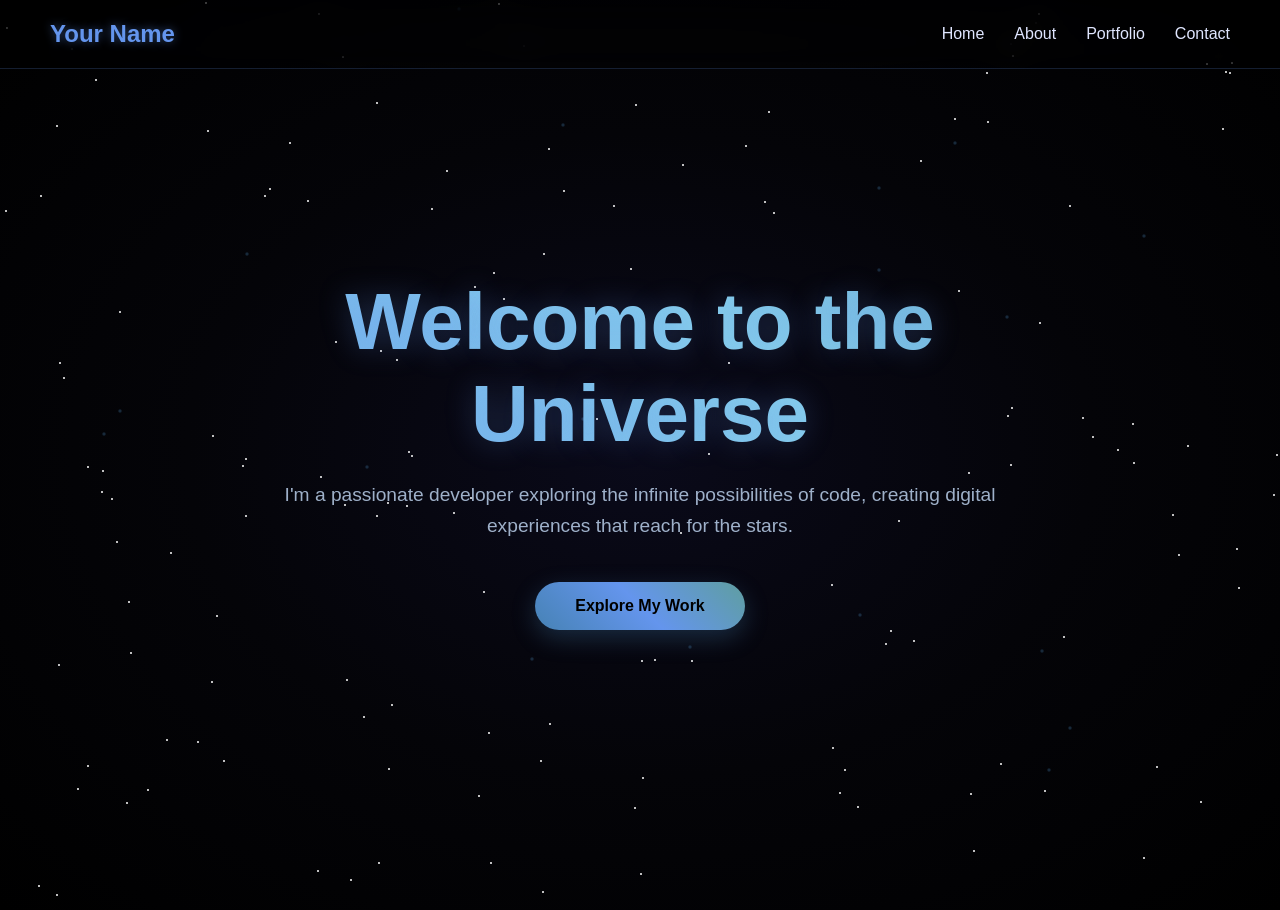
==== index.html @ c01082cc "initial commit" ====
<!DOCTYPE html>
<html lang="en">
<head>
    <meta charset="UTF-8">
    <meta name="viewport" content="width=device-width, initial-scale=1.0">
    <title>Your Name - Portfolio</title>
    <link rel="stylesheet" href="styles.css">
</head>
<body>
    <!-- Animated stars background -->
    <div class="stars" id="stars"></div>

    <!-- Navigation -->
    <nav>
        <div class="nav-container">
            <a href="#" class="logo" onclick="showPage('home')">Your Name</a>
            <ul class="nav-links" id="navLinks">
                <li><a href="#" onclick="showPage('home')">Home</a></li>
                <li><a href="#" onclick="showPage('about')">About</a></li>
                <li><a href="#" onclick="showPage('portfolio')">Portfolio</a></li>
                <li><a href="#" onclick="showPage('contact')">Contact</a></li>
            </ul>
            <div class="mobile-menu" onclick="toggleMobileMenu()">
                <span></span>
                <span></span>
                <span></span>
            </div>
        </div>
    </nav>

    <!-- Main content -->
    <main>
        <!-- Home page -->
        <div id="home" class="page active">
            <section class="hero">
                <div class="hero-content">
                    <h1>Welcome to the Universe</h1>
                    <p>I'm a passionate developer exploring the infinite possibilities of code, creating digital experiences that reach for the stars.</p>
                    <a href="#" class="cta-button" onclick="showPage('portfolio')">Explore My Work</a>
                </div>
            </section>
        </div>

        <!-- About page -->
        <div id="about" class="page">
            <div class="page-header">
                <h2>About Me</h2>
            </div>
            <div class="page-content">
                <p>Welcome to my corner of the digital universe! I'm a developer who believes that great code, like the cosmos, is both beautiful and functional.</p>
                <br>
                <p>My journey began with curiosity about how things work, and has evolved into a passion for creating elegant solutions to complex problems. I specialize in web development, with experience in modern frameworks and a love for clean, efficient code.</p>
                <br>
                <p>When I'm not coding, you can find me stargazing, reading about space exploration, or working on personal projects that push the boundaries of what's possible.</p>
            </div>
        </div>

        <!-- Portfolio page -->
        <div id="portfolio" class="page">
            <div class="page-header">
                <h2>Portfolio</h2>
            </div>
            <div class="page-content">
                <p>Here are some projects I've worked on, each one a small universe of its own:</p>
                <div class="portfolio-grid">
                    <div class="portfolio-item" onclick="showPage('project-nebula')">
                        <h3>Project Nebula</h3>
                        <p>A stunning web application that visualizes data like star formations. Built with modern JavaScript and Three.js for immersive 3D experiences.</p>
                        <div class="project-tech">
                            <span class="tech-tag">JavaScript</span>
                            <span class="tech-tag">Three.js</span>
                            <span class="tech-tag">WebGL</span>
                        </div>
                        <div class="view-project">View Project →</div>
                    </div>
                    <div class="portfolio-item" onclick="showPage('project-galaxy')">
                        <h3>Galaxy Dashboard</h3>
                        <p>An intuitive admin dashboard with a space-themed interface. Features real-time data updates and smooth animations.</p>
                        <div class="project-tech">
                            <span class="tech-tag">React</span>
                            <span class="tech-tag">Node.js</span>
                            <span class="tech-tag">Socket.io</span>
                        </div>
                        <div class="view-project">View Project →</div>
                    </div>
                    <div class="portfolio-item" onclick="showPage('project-cosmic')">
                        <h3>Cosmic Commerce</h3>
                        <p>E-commerce platform with a sleek, modern design. Integrated payment systems and responsive design for all devices.</p>
                        <div class="project-tech">
                            <span class="tech-tag">Next.js</span>
                            <span class="tech-tag">Stripe</span>
                            <span class="tech-tag">MongoDB</span>
                        </div>
                        <div class="view-project">View Project →</div>
                    </div>
                    <div class="portfolio-item" onclick="showPage('project-stellar')">
                        <h3>Stellar API</h3>
                        <p>RESTful API service designed for scalability and performance. Clean architecture with comprehensive documentation.</p>
                        <div class="project-tech">
                            <span class="tech-tag">Python</span>
                            <span class="tech-tag">FastAPI</span>
                            <span class="tech-tag">PostgreSQL</span>
                        </div>
                        <div class="view-project">View Project →</div>
                    </div>
                </div>
            </div>
        </div>

        <!-- Contact page -->
        <div id="contact" class="page">
            <div class="page-header">
                <h2>Contact</h2>
            </div>
            <div class="page-content">
                <p>Ready to embark on a project together? Let's connect and create something extraordinary!</p>
                <br>
                <div class="contact-info">
                    <a class="icon-button" href="mailto:your.email@example.com" title="Email">
                        <img src="img/icon-email.png" alt="" aria-hidden="true" />
                        <span>Email</span>
                    </a>
                    <a class="icon-button" href="https://github.com/yourusername" target="_blank" rel="noopener" title="GitHub">
                        <img src="img/icon-github.png" alt="" aria-hidden="true" />
                        <span>GitHub</span>
                    </a>
                    <a class="icon-button" href="https://linkedin.com/in/yourprofile" target="_blank" rel="noopener" title="LinkedIn">
                        <img src="img/icon-linkedin.png" alt="" aria-hidden="true" />
                        <span>LinkedIn</span>
                    </a>
                </div>
                <br>
                <p>I'm always open to discussing new opportunities, collaborating on interesting projects, or just talking about the latest developments in technology and space exploration.</p>
            </div>
        </div>

        <!-- Project Pages -->
        <!-- Project Nebula -->
        <div id="project-nebula" class="page project-page">
            <div class="page-header">
                <h2>Project Nebula</h2>
                <button class="back-button" onclick="showPage('portfolio')">← Back to Portfolio</button>
            </div>
            <div class="page-content">
                <div class="project-hero">
                    <div class="project-image">
                        <div class="placeholder-image">Project Screenshot</div>
                    </div>
                    <div class="project-details">
                        <h3>Data Visualization in 3D Space</h3>
                        <p>Project Nebula transforms complex datasets into beautiful, interactive 3D visualizations that help users explore data like never before.</p>
                        
                        <div class="project-tech">
                            <span class="tech-tag">JavaScript</span>
                            <span class="tech-tag">Three.js</span>
                            <span class="tech-tag">WebGL</span>
                            <span class="tech-tag">D3.js</span>
                        </div>

                        <div class="project-links">
                            <a href="#" class="project-link">Live Demo</a>
                            <a href="#" class="project-link secondary">GitHub</a>
                        </div>
                    </div>
                </div>

                <div class="project-description">
                    <h4>Overview</h4>
                    <p>This project was born from the need to make complex data more accessible and engaging. By leveraging WebGL and Three.js, I created an immersive environment where users can navigate through data points as if they were stars in a galaxy.</p>
                    
                    <h4>Key Features</h4>
                    <ul>
                        <li>Interactive 3D data visualization</li>
                        <li>Real-time data filtering and clustering</li>
                        <li>Smooth camera controls and animations</li>
                        <li>Responsive design for all devices</li>
                        <li>Performance optimization for large datasets</li>
                    </ul>

                    <h4>Technical Challenges</h4>
                    <p>The biggest challenge was optimizing performance while maintaining visual fidelity. I implemented LOD (Level of Detail) systems and efficient data structures to handle thousands of data points smoothly.</p>
                </div>
            </div>
        </div>

        <!-- Project Galaxy Dashboard -->
        <div id="project-galaxy" class="page project-page">
            <div class="page-header">
                <h2>Galaxy Dashboard</h2>
                <button class="back-button" onclick="showPage('portfolio')">← Back to Portfolio</button>
            </div>
            <div class="page-content">
                <div class="project-hero">
                    <div class="project-image">
                        <div class="placeholder-image">Dashboard Screenshot</div>
                    </div>
                    <div class="project-details">
                        <h3>Real-time Admin Dashboard</h3>
                        <p>A comprehensive dashboard solution with real-time data updates, beautiful animations, and an intuitive space-themed interface.</p>
                        
                        <div class="project-tech">
                            <span class="tech-tag">React</span>
                            <span class="tech-tag">Node.js</span>
                            <span class="tech-tag">Socket.io</span>
                            <span class="tech-tag">Chart.js</span>
                        </div>

                        <div class="project-links">
                            <a href="#" class="project-link">Live Demo</a>
                            <a href="#" class="project-link secondary">GitHub</a>
                        </div>
                    </div>
                </div>

                <div class="project-description">
                    <h4>Overview</h4>
                    <p>Galaxy Dashboard provides administrators with real-time insights into their systems through beautiful, space-themed visualizations and intuitive controls.</p>
                    
                    <h4>Key Features</h4>
                    <ul>
                        <li>Real-time data streaming with WebSockets</li>
                        <li>Interactive charts and graphs</li>
                        <li>Customizable widget layout</li>
                        <li>Dark theme with space aesthetics</li>
                        <li>Mobile-responsive design</li>
                    </ul>
                </div>
            </div>
        </div>

        <!-- Project Cosmic Commerce -->
        <div id="project-cosmic" class="page project-page">
            <div class="page-header">
                <h2>Cosmic Commerce</h2>
                <button class="back-button" onclick="showPage('portfolio')">← Back to Portfolio</button>
            </div>
            <div class="page-content">
                <div class="project-hero">
                    <div class="project-image">
                        <div class="placeholder-image">E-commerce Screenshot</div>
                    </div>
                    <div class="project-details">
                        <h3>Modern E-commerce Platform</h3>
                        <p>A full-featured e-commerce solution with integrated payments, inventory management, and a beautiful user experience.</p>
                        
                        <div class="project-tech">
                            <span class="tech-tag">Next.js</span>
                            <span class="tech-tag">Stripe</span>
                            <span class="tech-tag">MongoDB</span>
                            <span class="tech-tag">Tailwind CSS</span>
                        </div>

                        <div class="project-links">
                            <a href="#" class="project-link">Live Demo</a>
                            <a href="#" class="project-link secondary">GitHub</a>
                        </div>
                    </div>
                </div>

                <div class="project-description">
                    <h4>Overview</h4>
                    <p>A complete e-commerce solution built with modern technologies, featuring secure payments, inventory management, and an exceptional user experience.</p>
                    
                    <h4>Key Features</h4>
                    <ul>
                        <li>Secure payment processing with Stripe</li>
                        <li>Product catalog with search and filtering</li>
                        <li>User authentication and profiles</li>
                        <li>Admin panel for inventory management</li>
                        <li>Mobile-first responsive design</li>
                    </ul>
                </div>
            </div>
        </div>

        <!-- Project Stellar API -->
        <div id="project-stellar" class="page project-page">
            <div class="page-header">
                <h2>Stellar API</h2>
                <button class="back-button" onclick="showPage('portfolio')">← Back to Portfolio</button>
            </div>
            <div class="page-content">
                <div class="project-hero">
                    <div class="project-image">
                        <div class="placeholder-image">API Documentation</div>
                    </div>
                    <div class="project-details">
                        <h3>Scalable RESTful API</h3>
                        <p>A high-performance API service built with Python and FastAPI, designed for scalability and developer experience.</p>
                        
                        <div class="project-tech">
                            <span class="tech-tag">Python</span>
                            <span class="tech-tag">FastAPI</span>
                            <span class="tech-tag">PostgreSQL</span>
                            <span class="tech-tag">Docker</span>
                        </div>

                        <div class="project-links">
                            <a href="#" class="project-link">API Docs</a>
                            <a href="#" class="project-link secondary">GitHub</a>
                        </div>
                    </div>
                </div>

                <div class="project-description">
                    <h4>Overview</h4>
                    <p>Stellar API provides a robust, scalable backend solution with comprehensive documentation, authentication, and high-performance data processing capabilities.</p>
                    
                    <h4>Key Features</h4>
                    <ul>
                        <li>High-performance async API with FastAPI</li>
                        <li>JWT authentication and authorization</li>
                        <li>Comprehensive API documentation</li>
                        <li>Database migrations and ORM</li>
                        <li>Docker containerization</li>
                    </ul>
                </div>
            </div>
        </div>
    </main>

    <script src="script.js"></script>
</body>
</html>
---- styles.css ----
* {
    margin: 0;
    padding: 0;
    box-sizing: border-box;
}

body {
    font-family: 'Arial', sans-serif;
    background: radial-gradient(ellipse at center, #0a0a1a 0%, #040408 50%, #000000 100%);
    color: #e0e6ff;
    overflow-x: hidden;
    min-height: 100vh;
}

/* Animated stars background */
.stars {
    position: fixed;
    top: 0;
    left: 0;
    width: 100%;
    height: 100%;
    pointer-events: none;
    z-index: 0;
}

.star {
    position: absolute;
    width: 2px;
    height: 2px;
    background: #ffffff;
    border-radius: 50%;
    animation: twinkle 3s infinite;
}

@keyframes twinkle {
    0%, 100% { 
        opacity: 0.3; 
        box-shadow: 0 0 6px #87ceeb;
    }
    50% { 
        opacity: 1; 
        box-shadow: 0 0 12px #4682b4, 0 0 24px #6495ed;
    }
}

/* Navigation */
nav {
    position: fixed;
    top: 0;
    width: 100%;
    padding: 20px 50px;
    background: rgba(0, 0, 0, 0.6);
    backdrop-filter: blur(15px);
    border-bottom: 1px solid rgba(100, 149, 237, 0.2);
    z-index: 1000;
    transition: all 0.3s ease;
}

.nav-container {
    display: flex;
    justify-content: space-between;
    align-items: center;
    max-width: 1200px;
    margin: 0 auto;
}

.logo {
    font-size: 1.5rem;
    font-weight: bold;
    color: #6495ed;
    text-decoration: none;
    text-shadow: 0 0 10px rgba(100, 149, 237, 0.5);
}

.nav-links {
    display: flex;
    list-style: none;
    gap: 30px;
}

.nav-links a {
    color: #e0e6ff;
    text-decoration: none;
    transition: all 0.3s ease;
    position: relative;
    padding: 5px 0;
    cursor: pointer;
}

.nav-links a:hover {
    color: #87ceeb;
    text-shadow: 0 0 8px rgba(135, 206, 235, 0.6);
}

.nav-links a::after {
    content: '';
    position: absolute;
    bottom: 0;
    left: 0;
    width: 0;
    height: 2px;
    background: linear-gradient(90deg, #4682b4, #6495ed);
    transition: width 0.3s ease;
}

.nav-links a:hover::after {
    width: 100%;
}

/* Mobile menu */
.mobile-menu {
    display: none;
    flex-direction: column;
    cursor: pointer;
}

.mobile-menu span {
    width: 25px;
    height: 3px;
    background: #87ceeb;
    margin: 3px 0;
    transition: 0.3s;
}

/* Main content */
main {
    position: relative;
    z-index: 1;
    /* padding-top: 100px; */
}

.hero {
    min-height: 90vh;
    display: flex;
    align-items: center;
    justify-content: center;
    text-align: center;
    padding: 0 50px;
}

.hero-content {
    max-width: 800px;
    animation: fadeInUp 1s ease;
}

.hero h1 {
    font-size: clamp(3rem, 8vw, 5rem);
    margin-bottom: 20px;
    background: linear-gradient(45deg, #6495ed, #87ceeb, #4682b4, #5f9ea0);
    background-size: 300% 300%;
    -webkit-background-clip: text;
    -webkit-text-fill-color: transparent;
    background-clip: text;
    animation: galaxyShift 6s ease infinite;
    text-shadow: 0 0 30px rgba(100, 149, 237, 0.3);
}

@keyframes galaxyShift {
    0%, 100% { background-position: 0% 50%; }
    25% { background-position: 100% 0%; }
    50% { background-position: 100% 100%; }
    75% { background-position: 0% 100%; }
}

.hero p {
    font-size: 1.2rem;
    margin-bottom: 40px;
    opacity: 0.9;
    line-height: 1.6;
    color: #b0c4de;
}

.cta-button {
    display: inline-block;
    padding: 15px 40px;
    background: linear-gradient(45deg, #4682b4, #6495ed, #5f9ea0);
    color: #000000;
    text-decoration: none;
    border-radius: 50px;
    font-weight: bold;
    transition: all 0.3s ease;
    position: relative;
    overflow: hidden;
    box-shadow: 0 8px 25px rgba(70, 130, 180, 0.3);
    cursor: pointer;
}

.cta-button:hover {
    transform: translateY(-3px);
    box-shadow: 0 20px 40px rgba(70, 130, 180, 0.4);
}

.cta-button::before {
    content: '';
    position: absolute;
    top: 0;
    left: -100%;
    width: 100%;
    height: 100%;
    background: linear-gradient(90deg, transparent, rgba(255, 255, 255, 0.2), transparent);
    transition: left 0.5s;
}

.cta-button:hover::before {
    left: 100%;
}

/* Page sections */
.page {
    display: none;
    min-height: calc(100vh - 100px);
    padding: 50px;
    max-width: 1200px;
    margin: 0 auto;
    animation: fadeIn 0.5s ease;
}

.page.active {
    display: block;
}

.page-header {
    display: flex;
    justify-content: space-between;
    align-items: center;
    margin-bottom: 30px;
    flex-wrap: wrap;
    padding-top: 100px;
}

.page h2 {
    font-size: 2.5rem;
    color: #6495ed;
    text-shadow: 0 0 15px rgba(100, 149, 237, 0.4);
}

.back-button {
    background: rgba(70, 130, 180, 0.2);
    border: 1px solid #4682b4;
    color: #87ceeb;
    padding: 10px 20px;
    border-radius: 25px;
    cursor: pointer;
    transition: all 0.3s ease;
    text-decoration: none;
    display: inline-block;
}

.back-button:hover {
    background: rgba(70, 130, 180, 0.3);
    box-shadow: 0 5px 15px rgba(70, 130, 180, 0.3);
}

.page-content {
    background: rgba(255, 255, 255, 0.02);
    padding: 40px;
    border-radius: 20px;
    border: 1px solid rgba(100, 149, 237, 0.1);
    backdrop-filter: blur(15px);
    box-shadow: 0 8px 32px rgba(70, 130, 180, 0.1);
}

.page-content p {
    line-height: 1.7;
    color: #b0c4de;
}

/* Portfolio grid */
.portfolio-grid {
    display: grid;
    grid-template-columns: repeat(auto-fit, minmax(300px, 1fr));
    gap: 30px;
    margin-top: 30px;
}

.portfolio-item {
    background: rgba(255, 255, 255, 0.03);
    padding: 30px;
    border-radius: 15px;
    border: 1px solid rgba(100, 149, 237, 0.15);
    transition: all 0.4s ease;
    cursor: pointer;
    position: relative;
    overflow: hidden;
}

.portfolio-item::before {
    content: '';
    position: absolute;
    top: 0;
    left: 0;
    right: 0;
    height: 2px;
    background: linear-gradient(90deg, #4682b4, #6495ed, #5f9ea0);
    opacity: 0;
    transition: opacity 0.3s ease;
}

.portfolio-item:hover::before {
    opacity: 1;
}

.portfolio-item:hover {
    transform: translateY(-10px);
    box-shadow: 0 20px 40px rgba(70, 130, 180, 0.15);
    border-color: rgba(100, 149, 237, 0.3);
}

.portfolio-item h3 {
    color: #87ceeb;
    margin-bottom: 15px;
    font-size: 1.3rem;
}

.portfolio-item p {
    color: #b0c4de;
    margin-bottom: 20px;
    line-height: 1.6;
}

.project-tech {
    display: flex;
    flex-wrap: wrap;
    gap: 8px;
    margin-bottom: 15px;
}

.tech-tag {
    background: rgba(70, 130, 180, 0.2);
    color: #87ceeb;
    padding: 4px 12px;
    border-radius: 15px;
    font-size: 0.8rem;
    border: 1px solid rgba(70, 130, 180, 0.3);
}

.view-project {
    color: #6495ed;
    font-weight: bold;
    margin-top: 10px;
    transition: all 0.3s ease;
}

.portfolio-item:hover .view-project {
    color: #87ceeb;
    text-shadow: 0 0 8px rgba(135, 206, 235, 0.6);
}

/* Project pages */
.project-page .page-content {
    max-width: none;
}

.project-hero {
    display: grid;
    grid-template-columns: 1fr 1fr;
    gap: 40px;
    margin-bottom: 40px;
}

.project-image {
    border-radius: 15px;
    overflow: hidden;
    border: 1px solid rgba(100, 149, 237, 0.2);
}

.placeholder-image {
    background: linear-gradient(135deg, rgba(70, 130, 180, 0.1), rgba(95, 158, 160, 0.1));
    height: 300px;
    display: flex;
    align-items: center;
    justify-content: center;
    color: #87ceeb;
    font-size: 1.1rem;
    border: 2px dashed rgba(100, 149, 237, 0.3);
}

.project-details h3 {
    color: #6495ed;
    margin-bottom: 15px;
    font-size: 1.5rem;
}

.project-details p {
    color: #b0c4de;
    line-height: 1.6;
    margin-bottom: 20px;
}

.project-links {
    display: flex;
    gap: 15px;
    margin-top: 25px;
}

.project-link {
    background: linear-gradient(45deg, #4682b4, #6495ed);
    color: #000000;
    padding: 12px 24px;
    text-decoration: none;
    border-radius: 25px;
    font-weight: bold;
    transition: all 0.3s ease;
    box-shadow: 0 4px 15px rgba(70, 130, 180, 0.3);
}

.project-link:hover {
    transform: translateY(-2px);
    box-shadow: 0 8px 25px rgba(70, 130, 180, 0.4);
}

.project-link.secondary {
    background: rgba(70, 130, 180, 0.2);
    color: #87ceeb;
    border: 1px solid #4682b4;
}

.project-link.secondary:hover {
    background: rgba(70, 130, 180, 0.3);
}

.project-description {
    margin-top: 40px;
    padding-top: 40px;
    border-top: 1px solid rgba(100, 149, 237, 0.2);
}

.project-description h4 {
    color: #87ceeb;
    margin-bottom: 15px;
    font-size: 1.2rem;
}

.project-description ul {
    margin-left: 20px;
    margin-bottom: 20px;
}

.project-description li {
    color: #b0c4de;
    margin-bottom: 8px;
    line-height: 1.5;
}

/* Contact page */
.contact-info {
    display: grid;
    grid-template-columns: repeat(auto-fit, minmax(180px, 1fr));
    gap: 15px;
    align-items: center;
}

.contact-item {
    padding: 15px;
    background: rgba(70, 130, 180, 0.1);
    border-radius: 10px;
    border-left: 3px solid #4682b4;
    color: #b0c4de;
}

.contact-item strong {
    color: #87ceeb;
}

.social-links {
    display: grid;
    grid-template-columns: repeat(auto-fit, minmax(180px, 1fr));
    gap: 15px;
    align-items: center;
}

.icon-button {
    background: rgba(70, 130, 180, 0.2);
    border: 1px solid #4682b4;
    color: #87ceeb;
    padding: 10px 20px;
    border-radius: 25px;
    cursor: pointer;
    transition: all 0.3s ease;
    text-decoration: none;
    display: inline-flex;
    align-items: center;
    gap: 10px;
    font-weight: bold;
    box-shadow: 0 4px 15px rgba(70, 130, 180, 0.3);
    transition: transform 0.3s ease, box-shadow 0.3s ease, filter 0.2s ease;
    border: 1px solid rgba(100,149,237,0.25);
}

.icon-button:hover {
    background: rgba(70, 130, 180, 0.3);
    box-shadow: 0 5px 15px rgba(70, 130, 180, 0.3);
}

.icon-button img {
    width: 30px;
    height: 30px;
    display: block;
    /* filter: drop-shadow(0 0 6px rgba(100,149,237,0.35)); */
    /* filter: invert(90%); */
    filter: brightness(0) saturate(100%)
        invert(86%) sepia(7%) saturate(743%)
        hue-rotate(182deg) brightness(98%) contrast(87%);
}

/* Animations */
@keyframes fadeInUp {
    from {
        opacity: 0;
        transform: translateY(50px);
    }
    to {
        opacity: 1;
        transform: translateY(0);
    }
}

@keyframes fadeIn {
    from { opacity: 0; }
    to { opacity: 1; }
}

/* Floating particles */
.particle {
    position: absolute;
    width: 4px;
    height: 4px;
    background: radial-gradient(circle, #4682b4, transparent);
    border-radius: 50%;
    animation: float 6s ease-in-out infinite;
    opacity: 0.4;
}

@keyframes float {
    0%, 100% {
        transform: translateY(0) rotate(0deg);
    }
    50% {
        transform: translateY(-20px) rotate(180deg);
    }
}

/* Responsive design */
@media (max-width: 768px) {
    nav {
        padding: 15px 20px;
    }

    .nav-links {
        display: none;
        position: absolute;
        top: 100%;
        left: 0;
        width: 100%;
        background: rgba(0, 0, 0, 0.9);
        backdrop-filter: blur(15px);
        flex-direction: column;
        padding: 20px 0;
        gap: 20px;
        border-top: 1px solid rgba(100, 149, 237, 0.2);
    }

    .nav-links.active {
        display: flex;
    }

    .mobile-menu {
        display: flex;
    }

    .hero {
        padding: 0 20px;
    }

    .page {
        padding: 20px;
    }

    .page-content {
        padding: 20px;
    }

    .portfolio-grid {
        grid-template-columns: 1fr;
    }

    .project-hero {
        grid-template-columns: 1fr;
        gap: 20px;
    }

    .page-header {
        flex-direction: column;
        align-items: flex-start;
        gap: 15px;
    }

    .project-links {
        flex-direction: column;
    }

    .hero h1 {
        font-size: clamp(2rem, 10vw, 3.5rem);
    }
}
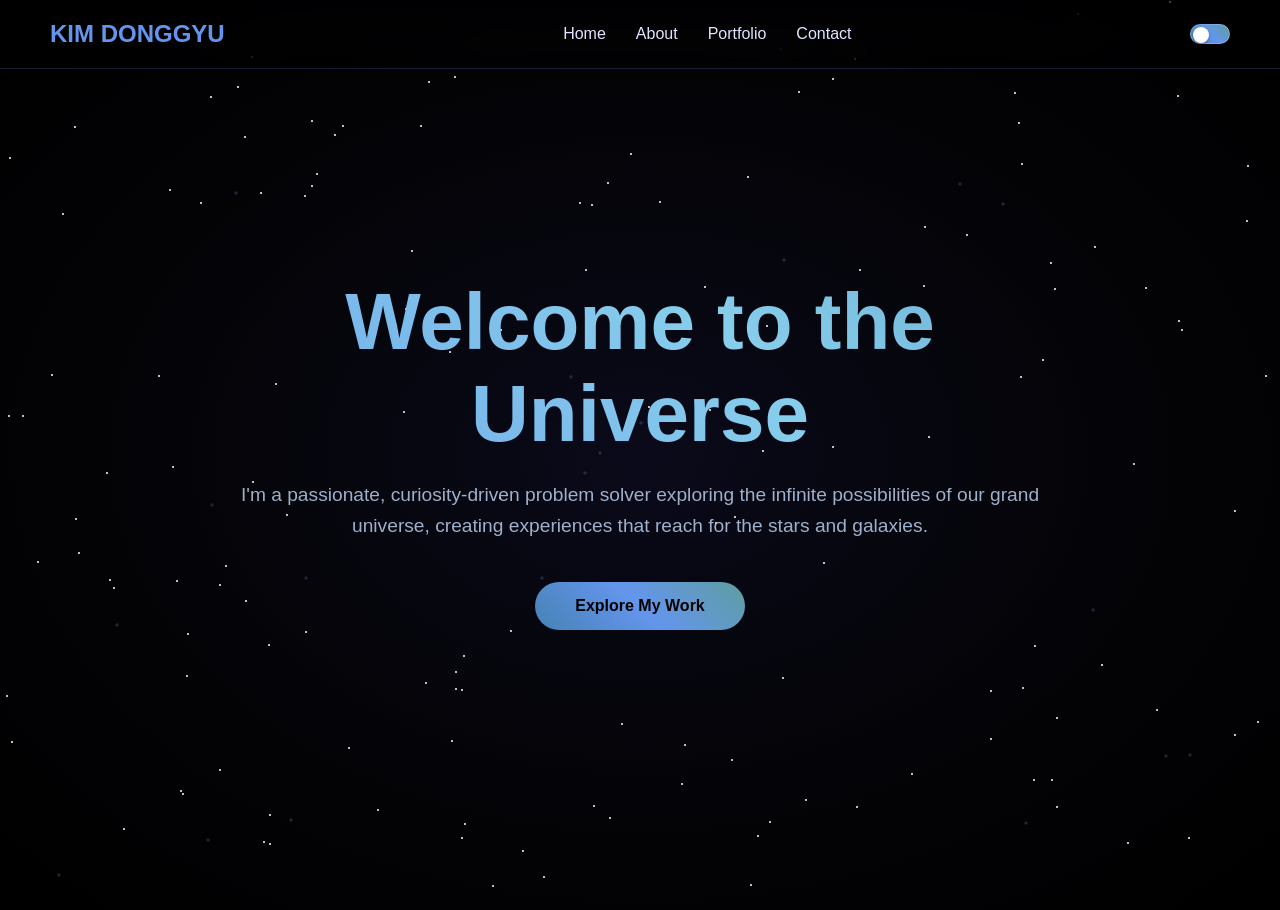
==== commit 666b2cb6: "update portfolio; theme" ====
--- a/index.html
+++ b/index.html
@@ -3,7 +3,7 @@
 <head>
     <meta charset="UTF-8">
     <meta name="viewport" content="width=device-width, initial-scale=1.0">
-    <title>Your Name - Portfolio</title>
+    <title>KIM DONGGYU</title>
     <link rel="stylesheet" href="styles.css">
 </head>
 <body>
@@ -13,13 +13,16 @@
     <!-- Navigation -->
     <nav>
         <div class="nav-container">
-            <a href="#" class="logo" onclick="showPage('home')">Your Name</a>
+            <a href="#" class="logo" onclick="showPage('home')">KIM DONGGYU</a>
             <ul class="nav-links" id="navLinks">
                 <li><a href="#" onclick="showPage('home')">Home</a></li>
                 <li><a href="#" onclick="showPage('about')">About</a></li>
                 <li><a href="#" onclick="showPage('portfolio')">Portfolio</a></li>
                 <li><a href="#" onclick="showPage('contact')">Contact</a></li>
             </ul>
+            <div class="theme-toggle" onclick="toggleTheme()" id="themeToggle">
+                <div class="theme-circle"></div>
+            </div>
             <div class="mobile-menu" onclick="toggleMobileMenu()">
                 <span></span>
                 <span></span>
@@ -35,7 +38,7 @@
             <section class="hero">
                 <div class="hero-content">
                     <h1>Welcome to the Universe</h1>
-                    <p>I'm a passionate developer exploring the infinite possibilities of code, creating digital experiences that reach for the stars.</p>
+                    <p>I'm a passionate, curiosity-driven problem solver exploring the infinite possibilities of our grand universe, creating experiences that reach for the stars and galaxies.</p>
                     <a href="#" class="cta-button" onclick="showPage('portfolio')">Explore My Work</a>
                 </div>
             </section>
@@ -47,11 +50,13 @@
                 <h2>About Me</h2>
             </div>
             <div class="page-content">
-                <p>Welcome to my corner of the digital universe! I'm a developer who believes that great code, like the cosmos, is both beautiful and functional.</p>
-                <br>
-                <p>My journey began with curiosity about how things work, and has evolved into a passion for creating elegant solutions to complex problems. I specialize in web development, with experience in modern frameworks and a love for clean, efficient code.</p>
-                <br>
-                <p>When I'm not coding, you can find me stargazing, reading about space exploration, or working on personal projects that push the boundaries of what's possible.</p>
+                <p>Welcome to my corner of the digital universe! I'm a mathematician and physicist by training, a builder by passion, and a dreamer by philosophy. I thrive at the intersection of theory and application, where abstract ideas become real projects that push the boundaries of what's possible.</p>
+                <br>
+                <p>At the heart of my journey is a simple principle: <strong>everything is possible</strong>. Whether I'm exploring new frontiers in AI, physics, or business, I see each challenge as an invitation to expand what humanity can do.</p>
+                <br>
+                <p>My long-term dream is to build personal spaceships and make space exploration accessible for everyone. Until then, I'm building the skills, knowledge, and ventures that bring that future closer, one step at a time.</p>
+                <br>
+                <p>When I'm not coding or designing experiments, I'm stargazing, learning new languages, or building ventures that test how ideas scale in the real world. Each pursuit, whether scientific or creative, connects back to my lifelong goal: making the improbable possible and guiding curious minds toward their own frontiers of possibility.</p>
             </div>
         </div>
 
@@ -63,43 +68,57 @@
             <div class="page-content">
                 <p>Here are some projects I've worked on, each one a small universe of its own:</p>
                 <div class="portfolio-grid">
-                    <div class="portfolio-item" onclick="showPage('project-nebula')">
-                        <h3>Project Nebula</h3>
-                        <p>A stunning web application that visualizes data like star formations. Built with modern JavaScript and Three.js for immersive 3D experiences.</p>
+                    <div class="portfolio-item" onclick="showPage('project-stablecoin')">
+                        <h3>Stablecoin De-Peg Prediction</h3>
+                        <p>Data analytics project forecasting stablecoin de-peg events using machine learning. Built SQL + Python pipeline achieving 95-98% ROC-AUC accuracy.</p>
+                        <div class="project-tech">
+                            <span class="tech-tag">Python</span>
+                            <span class="tech-tag">SQL</span>
+                            <span class="tech-tag">DuckDB</span>
+                            <span class="tech-tag">Machine Learning</span>
+                        </div>
+                        <div class="view-project">View Project →</div>
+                    </div>
+                    <div class="portfolio-item" onclick="showPage('project-youtube')">
+                        <h3>YouTube Shorts Extension</h3>
+                        <p>Chrome extension converting YouTube Shorts to normal video UI. Featured on Chrome Web Store with 500+ users and 5.0/5.0 rating.</p>
                         <div class="project-tech">
                             <span class="tech-tag">JavaScript</span>
-                            <span class="tech-tag">Three.js</span>
-                            <span class="tech-tag">WebGL</span>
-                        </div>
-                        <div class="view-project">View Project →</div>
-                    </div>
-                    <div class="portfolio-item" onclick="showPage('project-galaxy')">
-                        <h3>Galaxy Dashboard</h3>
-                        <p>An intuitive admin dashboard with a space-themed interface. Features real-time data updates and smooth animations.</p>
-                        <div class="project-tech">
-                            <span class="tech-tag">React</span>
-                            <span class="tech-tag">Node.js</span>
-                            <span class="tech-tag">Socket.io</span>
-                        </div>
-                        <div class="view-project">View Project →</div>
-                    </div>
-                    <div class="portfolio-item" onclick="showPage('project-cosmic')">
-                        <h3>Cosmic Commerce</h3>
-                        <p>E-commerce platform with a sleek, modern design. Integrated payment systems and responsive design for all devices.</p>
-                        <div class="project-tech">
-                            <span class="tech-tag">Next.js</span>
-                            <span class="tech-tag">Stripe</span>
-                            <span class="tech-tag">MongoDB</span>
-                        </div>
-                        <div class="view-project">View Project →</div>
-                    </div>
-                    <div class="portfolio-item" onclick="showPage('project-stellar')">
-                        <h3>Stellar API</h3>
-                        <p>RESTful API service designed for scalability and performance. Clean architecture with comprehensive documentation.</p>
+                            <span class="tech-tag">Web API</span>
+                            <span class="tech-tag">DOM Manipulation</span>
+                        </div>
+                        <div class="view-project">View Project →</div>
+                    </div>
+                    <div class="portfolio-item" onclick="showPage('project-astrophysics')">
+                        <h3>Astrophysics Research</h3>
+                        <p>Processed gravitationally lensed dusty star-forming galaxy (DSFG) data, reconstructed galaxy images, and calculated redshift using Python and specialized astrophysical software.</p>
                         <div class="project-tech">
                             <span class="tech-tag">Python</span>
-                            <span class="tech-tag">FastAPI</span>
-                            <span class="tech-tag">PostgreSQL</span>
+                            <span class="tech-tag">Astropy</span>
+                            <span class="tech-tag">SAOImageDS9</span>
+                            <span class="tech-tag">Astrophysics</span>
+                        </div>
+                        <div class="view-project">View Project →</div>
+                    </div>
+                    <div class="portfolio-item" onclick="showPage('project-rocket')">
+                        <h3>High Power Rocket Launch</h3>
+                        <p>Designed and built H-class motor rocket using CAD, 3D printing, and simulation. Successfully launched to 400m with NAR Level 1 certification.</p>
+                        <div class="project-tech">
+                            <span class="tech-tag">Fusion 360</span>
+                            <span class="tech-tag">OpenRocket</span>
+                            <span class="tech-tag">3D Printing</span>
+                            <span class="tech-tag">Engineering</span>
+                        </div>
+                        <div class="view-project">View Project →</div>
+                    </div>
+                    <div class="portfolio-item" onclick="showPage('project-kyrics')">
+                        <h3>Kyrics - K-Pop Themed Korean Learning Platform</h3>
+                        <p>Web service for learning Korean through K-pop lyrics. Led 11-person team to launch MVP, acquired 500+ beta subscriptions.</p>
+                        <div class="project-tech">
+                            <span class="tech-tag">Product Management</span>
+                            <span class="tech-tag">Figma</span>
+                            <span class="tech-tag">Notion</span>
+                            <span class="tech-tag">Web Development</span>
                         </div>
                         <div class="view-project">View Project →</div>
                     </div>
@@ -116,15 +135,15 @@
                 <p>Ready to embark on a project together? Let's connect and create something extraordinary!</p>
                 <br>
                 <div class="contact-info">
-                    <a class="icon-button" href="mailto:your.email@example.com" title="Email">
+                    <a class="icon-button" href="mailto:0dgkim@google.com" title="Email">
                         <img src="img/icon-email.png" alt="" aria-hidden="true" />
                         <span>Email</span>
                     </a>
-                    <a class="icon-button" href="https://github.com/yourusername" target="_blank" rel="noopener" title="GitHub">
+                    <a class="icon-button" href="https://github.com/8dgkim" target="_blank" rel="noopener" title="GitHub">
                         <img src="img/icon-github.png" alt="" aria-hidden="true" />
                         <span>GitHub</span>
                     </a>
-                    <a class="icon-button" href="https://linkedin.com/in/yourprofile" target="_blank" rel="noopener" title="LinkedIn">
+                    <a class="icon-button" href="https://linkedin.com/in/donggyukim" target="_blank" rel="noopener" title="LinkedIn">
                         <img src="img/icon-linkedin.png" alt="" aria-hidden="true" />
                         <span>LinkedIn</span>
                     </a>
@@ -135,185 +154,238 @@
         </div>
 
         <!-- Project Pages -->
-        <!-- Project Nebula -->
-        <div id="project-nebula" class="page project-page">
-            <div class="page-header">
-                <h2>Project Nebula</h2>
-                <button class="back-button" onclick="showPage('portfolio')">← Back to Portfolio</button>
-            </div>
-            <div class="page-content">
-                <div class="project-hero">
-                    <div class="project-image">
-                        <div class="placeholder-image">Project Screenshot</div>
-                    </div>
-                    <div class="project-details">
-                        <h3>Data Visualization in 3D Space</h3>
-                        <p>Project Nebula transforms complex datasets into beautiful, interactive 3D visualizations that help users explore data like never before.</p>
+        <!-- Stablecoin De-Peg Prediction -->
+        <div id="project-stablecoin" class="page project-page">
+            <div class="page-header">
+                <h2>Stablecoin De-Peg Prediction</h2>
+                <button class="back-button" onclick="showPage('portfolio')">← Back to Portfolio</button>
+            </div>
+            <div class="page-content">
+                <div class="project-hero">
+                    <div class="project-image">
+                        <div class="placeholder-image">Data Analytics Dashboard</div>
+                    </div>
+                    <div class="project-details">
+                        <h3>Predicting Stablecoin De-Peg Events</h3>
+                        <p>Google Data Analytics Capstone project forecasting stablecoin de-peg events for fictional fintech Oruda's Risk team using machine learning.</p>
+                        
+                        <div class="project-tech">
+                            <span class="tech-tag">Python</span>
+                            <span class="tech-tag">SQL</span>
+                            <span class="tech-tag">DuckDB</span>
+                            <span class="tech-tag">Machine Learning</span>
+                            <span class="tech-tag">Logistic Regression</span>
+                        </div>
+
+                        <div class="project-links">
+                            <a href="https://github.com/8dgkim/google-data-analytics-case-study" class="project-link" target="_blank">GitHub Repository</a>
+                        </div>
+                    </div>
+                </div>
+
+                <div class="project-description">
+                    <h4>Overview</h4>
+                    <p>This capstone project addressed the critical business need of forecasting stablecoin de-peg events for risk management. I built a comprehensive data pipeline and machine learning model to predict next-day de-peg risks with high accuracy.</p>
+                    
+                    <h4>Key Achievements</h4>
+                    <ul>
+                        <li>Processed 700+ daily observations of stablecoin, Bitcoin, and U.S. dollar index data</li>
+                        <li>Engineered features including volatility, returns, and deviations</li>
+                        <li>Labeled 40+ historical de-peg events for model training</li>
+                        <li>Achieved ROC-AUC of 0.95-0.98 with logistic regression models</li>
+                        <li>Proposed >2% deviation alert system for stakeholders</li>
+                    </ul>
+
+                    <h4>Technical Implementation</h4>
+                    <p>Built a robust SQL + Python pipeline using DuckDB for efficient data processing. The machine learning approach focused on logistic regression models optimized for financial time series data, with careful attention to feature engineering and model validation.</p>
+                </div>
+            </div>
+        </div>
+
+        <!-- YouTube Shorts Extension -->
+        <div id="project-youtube" class="page project-page">
+            <div class="page-header">
+                <h2>YouTube Shorts Extension</h2>
+                <button class="back-button" onclick="showPage('portfolio')">← Back to Portfolio</button>
+            </div>
+            <div class="page-content">
+                <div class="project-hero">
+                    <div class="project-image">
+                        <div class="placeholder-image">Chrome Extension Interface</div>
+                    </div>
+                    <div class="project-details">
+                        <h3>YouTube Shorts → Normal Video Extension</h3>
+                        <p>Chrome extension that converts YouTube Shorts into standard YouTube video interface, enhancing user experience and control.</p>
                         
                         <div class="project-tech">
                             <span class="tech-tag">JavaScript</span>
-                            <span class="tech-tag">Three.js</span>
-                            <span class="tech-tag">WebGL</span>
-                            <span class="tech-tag">D3.js</span>
+                            <span class="tech-tag">Web API</span>
+                            <span class="tech-tag">DOM Manipulation</span>
                         </div>
 
                         <div class="project-links">
-                            <a href="#" class="project-link">Live Demo</a>
-                            <a href="#" class="project-link secondary">GitHub</a>
-                        </div>
-                    </div>
-                </div>
-
-                <div class="project-description">
-                    <h4>Overview</h4>
-                    <p>This project was born from the need to make complex data more accessible and engaging. By leveraging WebGL and Three.js, I created an immersive environment where users can navigate through data points as if they were stars in a galaxy.</p>
-                    
-                    <h4>Key Features</h4>
-                    <ul>
-                        <li>Interactive 3D data visualization</li>
-                        <li>Real-time data filtering and clustering</li>
-                        <li>Smooth camera controls and animations</li>
-                        <li>Responsive design for all devices</li>
-                        <li>Performance optimization for large datasets</li>
-                    </ul>
-
-                    <h4>Technical Challenges</h4>
-                    <p>The biggest challenge was optimizing performance while maintaining visual fidelity. I implemented LOD (Level of Detail) systems and efficient data structures to handle thousands of data points smoothly.</p>
-                </div>
-            </div>
-        </div>
-
-        <!-- Project Galaxy Dashboard -->
-        <div id="project-galaxy" class="page project-page">
-            <div class="page-header">
-                <h2>Galaxy Dashboard</h2>
-                <button class="back-button" onclick="showPage('portfolio')">← Back to Portfolio</button>
-            </div>
-            <div class="page-content">
-                <div class="project-hero">
-                    <div class="project-image">
-                        <div class="placeholder-image">Dashboard Screenshot</div>
-                    </div>
-                    <div class="project-details">
-                        <h3>Real-time Admin Dashboard</h3>
-                        <p>A comprehensive dashboard solution with real-time data updates, beautiful animations, and an intuitive space-themed interface.</p>
-                        
-                        <div class="project-tech">
-                            <span class="tech-tag">React</span>
-                            <span class="tech-tag">Node.js</span>
-                            <span class="tech-tag">Socket.io</span>
-                            <span class="tech-tag">Chart.js</span>
+                            <a href="https://chromewebstore.google.com/detail/youtube-shorts-to-normal/amicmnmoekicldlhhkglfkahfgedobmb" class="project-link" target="_blank">Chrome Web Store</a>
+                            <a href="https://github.com/8dgkim/yt-shorts-to-normal" class="project-link secondary" target="_blank">GitHub</a>
+                        </div>
+                    </div>
+                </div>
+
+                <div class="project-description">
+                    <h4>Overview</h4>
+                    <p>This Chrome extension addresses user frustration with YouTube Shorts by automatically converting them to the familiar standard YouTube interface, providing better controls and viewing experience.</p>
+                    
+                    <h4>Key Achievements</h4>
+                    <ul>
+                        <li>Peaked at 4,000 users with 500+ currently active</li>
+                        <li>Achieved Featured badge on Chrome Web Store</li>
+                        <li>Maintained 5.0/5.0 user rating</li>
+                        <li>Passed Google Web Store review process</li>
+                        <li>Continuously iterated based on user feedback</li>
+                    </ul>
+
+                    <h4>Technical Implementation</h4>
+                    <p>Built using vanilla JavaScript with Web APIs, focusing on efficient DOM manipulation and seamless user experience. The extension monitors page changes and automatically applies the conversion while maintaining YouTube's functionality.</p>
+                </div>
+            </div>
+        </div>
+
+        <!-- Astrophysics Research -->
+        <div id="project-astrophysics" class="page project-page">
+            <div class="page-header">
+                <h2>Astrophysics Research</h2>
+                <button class="back-button" onclick="showPage('portfolio')">← Back to Portfolio</button>
+            </div>
+            <div class="page-content">
+                <div class="project-hero">
+                    <div class="project-image">
+                        <div class="placeholder-image">Astrophysics Data Visualization</div>
+                    </div>
+                    <div class="project-details">
+                        <h3>Gravitationally Lensed Dusty Star-Forming Galaxy Analysis</h3>
+                        <p>Analyzed CO(J=4-3) line detection data from the Northern Extended Millimeter Array (NOEMA) for a gravitationally lensed dusty star-forming galaxy (DSFG) at z = 3.87.</p>
+                        
+                        <div class="project-tech">
+                            <span class="tech-tag">Python</span>
+                            <span class="tech-tag">Astropy</span>
+                            <span class="tech-tag">Spectral-Cube</span>
+                            <span class="tech-tag">SAOImageDS9</span>
+                            <span class="tech-tag">Jupyter Notebook</span>
+                            <span class="tech-tag">lensmodel</span>
+                        </div>
+                    </div>
+                </div>
+
+                <div class="project-description">
+                    <h4>Overview</h4>
+                    <p>This research focused on processing and analyzing complex 3D data cubes from NOEMA observations of the DSFG ACT-S J0116-0004. The goal was to understand the spatial distribution and intensity of CO emission, reconstruct the pre-lensing galaxy image, and calculate its redshift.</p>
+                    
+                    <h4>Key Achievements</h4>
+                    <ul>
+                        <li>Processed 3D data cube with sky coordinates and velocity channels using SAOImageDS9 and Python.</li>
+                        <li>Wrote Python scripts for efficient data management, visualization, and debugging in Jupyter Notebook.</li>
+                        <li>Generated integrated zeroth moment maps with contour maps for initial data parsing.</li>
+                        <li>Calculated redshift (z) based on CO(J=4-3) rest frequency and observed frequency.</li>
+                        <li>Employed `lensmodel` software to "delens" DSFG data, reconstructing original galaxy image and quantifying magnification factor (μ).</li>
+                        <li>Developed comprehensive visual representation of research findings, creating a four-panel image showcasing observed moment map, model moment map, residual noise map, and reconstructed map.</li>
+                        <li>Collaborated with peers and provided guidance on utilizing Linux environment through Secure Shell Protocol (SSH).</li>
+                        <li>Attended productive daily and weekly meetings, fostering open dialogue and discussing future directions.</li>
+                        <li>Extensively reviewed pertinent literature on DSFGs, their analysis techniques, and underlying theoretical foundations.</li>
+                    </ul>
+
+                    <h4>Technical Implementation</h4>
+                    <p>The project involved extensive use of Python with libraries like Astropy and Spectral-Cube for data manipulation and analysis. SAOImageDS9 was crucial for initial data exploration and extraction. The `lensmodel` software was employed for gravitational lensing reconstruction, a key step in understanding the true properties of the distant galaxy. Jupyter Notebooks were used for an organized and reproducible workflow, and SSH for collaborative work in a Linux environment.</p>
+                </div>
+            </div>
+        </div>
+
+        <!-- High Power Rocket Launch -->
+        <div id="project-rocket" class="page project-page">
+            <div class="page-header">
+                <h2>High Power Rocket Launch</h2>
+                <button class="back-button" onclick="showPage('portfolio')">← Back to Portfolio</button>
+            </div>
+            <div class="page-content">
+                <div class="project-hero">
+                    <div class="project-image">
+                        <div class="placeholder-image">Rocket Launch Photo</div>
+                    </div>
+                    <div class="project-details">
+                        <h3>MDRA Red Glare 2023 Rocket Launch</h3>
+                        <p>Designed, built, and successfully launched an H-class motor rocket at the MDRA Red Glare event in Maryland, earning NAR Level 1 certification.</p>
+                        
+                        <div class="project-tech">
+                            <span class="tech-tag">Fusion 360</span>
+                            <span class="tech-tag">OpenRocket</span>
+                            <span class="tech-tag">3D Printing</span>
+                            <span class="tech-tag">Laser Cutting</span>
+                            <span class="tech-tag">Engineering</span>
+                        </div>
+                    </div>
+                </div>
+
+                <div class="project-description">
+                    <h4>Overview</h4>
+                    <p>This engineering project involved the complete design, simulation, construction, and successful launch of a high-power rocket. The project demonstrated skills in CAD design, simulation, manufacturing, and real-world testing.</p>
+                    
+                    <h4>Key Achievements</h4>
+                    <ul>
+                        <li>Successfully launched rocket to 400m altitude</li>
+                        <li>Achieved full parachute deployment and safe landing</li>
+                        <li>Completed damage-free recovery</li>
+                        <li>Earned Level 1 High Power Rocketry Certification from NAR</li>
+                        <li>Modified parachute deployment system pre-launch</li>
+                    </ul>
+
+                    <h4>Technical Process</h4>
+                    <p>Used OpenRocket Simulator for flight dynamics modeling and Fusion 360 for detailed CAD design. Manufacturing involved 3D printing for custom components and laser cutting for precision parts. The project required careful attention to safety protocols and NAR certification requirements.</p>
+                </div>
+            </div>
+        </div>
+
+        <!-- Kyrics Korean Learning Platform -->
+        <div id="project-kyrics" class="page project-page">
+            <div class="page-header">
+                <h2>Kyrics - Korean Learning Platform</h2>
+                <button class="back-button" onclick="showPage('portfolio')">← Back to Portfolio</button>
+            </div>
+            <div class="page-content">
+                <div class="project-hero">
+                    <div class="project-image">
+                        <div class="placeholder-image">Kyrics Platform Interface</div>
+                    </div>
+                    <div class="project-details">
+                        <h3>Web Service for Learning Korean with K-pop Lyrics</h3>
+                        <p>Product management role leading the development of an innovative language learning platform that uses K-pop lyrics to teach Korean.</p>
+                        
+                        <div class="project-tech">
+                            <span class="tech-tag">Product Management</span>
+                            <span class="tech-tag">Figma</span>
+                            <span class="tech-tag">Notion</span>
+                            <span class="tech-tag">Web Development</span>
+                            <span class="tech-tag">Team Leadership</span>
                         </div>
 
                         <div class="project-links">
-                            <a href="#" class="project-link">Live Demo</a>
-                            <a href="#" class="project-link secondary">GitHub</a>
-                        </div>
-                    </div>
-                </div>
-
-                <div class="project-description">
-                    <h4>Overview</h4>
-                    <p>Galaxy Dashboard provides administrators with real-time insights into their systems through beautiful, space-themed visualizations and intuitive controls.</p>
-                    
-                    <h4>Key Features</h4>
-                    <ul>
-                        <li>Real-time data streaming with WebSockets</li>
-                        <li>Interactive charts and graphs</li>
-                        <li>Customizable widget layout</li>
-                        <li>Dark theme with space aesthetics</li>
-                        <li>Mobile-responsive design</li>
-                    </ul>
-                </div>
-            </div>
-        </div>
-
-        <!-- Project Cosmic Commerce -->
-        <div id="project-cosmic" class="page project-page">
-            <div class="page-header">
-                <h2>Cosmic Commerce</h2>
-                <button class="back-button" onclick="showPage('portfolio')">← Back to Portfolio</button>
-            </div>
-            <div class="page-content">
-                <div class="project-hero">
-                    <div class="project-image">
-                        <div class="placeholder-image">E-commerce Screenshot</div>
-                    </div>
-                    <div class="project-details">
-                        <h3>Modern E-commerce Platform</h3>
-                        <p>A full-featured e-commerce solution with integrated payments, inventory management, and a beautiful user experience.</p>
-                        
-                        <div class="project-tech">
-                            <span class="tech-tag">Next.js</span>
-                            <span class="tech-tag">Stripe</span>
-                            <span class="tech-tag">MongoDB</span>
-                            <span class="tech-tag">Tailwind CSS</span>
-                        </div>
-
-                        <div class="project-links">
-                            <a href="#" class="project-link">Live Demo</a>
-                            <a href="#" class="project-link secondary">GitHub</a>
-                        </div>
-                    </div>
-                </div>
-
-                <div class="project-description">
-                    <h4>Overview</h4>
-                    <p>A complete e-commerce solution built with modern technologies, featuring secure payments, inventory management, and an exceptional user experience.</p>
-                    
-                    <h4>Key Features</h4>
-                    <ul>
-                        <li>Secure payment processing with Stripe</li>
-                        <li>Product catalog with search and filtering</li>
-                        <li>User authentication and profiles</li>
-                        <li>Admin panel for inventory management</li>
-                        <li>Mobile-first responsive design</li>
-                    </ul>
-                </div>
-            </div>
-        </div>
-
-        <!-- Project Stellar API -->
-        <div id="project-stellar" class="page project-page">
-            <div class="page-header">
-                <h2>Stellar API</h2>
-                <button class="back-button" onclick="showPage('portfolio')">← Back to Portfolio</button>
-            </div>
-            <div class="page-content">
-                <div class="project-hero">
-                    <div class="project-image">
-                        <div class="placeholder-image">API Documentation</div>
-                    </div>
-                    <div class="project-details">
-                        <h3>Scalable RESTful API</h3>
-                        <p>A high-performance API service built with Python and FastAPI, designed for scalability and developer experience.</p>
-                        
-                        <div class="project-tech">
-                            <span class="tech-tag">Python</span>
-                            <span class="tech-tag">FastAPI</span>
-                            <span class="tech-tag">PostgreSQL</span>
-                            <span class="tech-tag">Docker</span>
-                        </div>
-
-                        <div class="project-links">
-                            <a href="#" class="project-link">API Docs</a>
-                            <a href="#" class="project-link secondary">GitHub</a>
-                        </div>
-                    </div>
-                </div>
-
-                <div class="project-description">
-                    <h4>Overview</h4>
-                    <p>Stellar API provides a robust, scalable backend solution with comprehensive documentation, authentication, and high-performance data processing capabilities.</p>
-                    
-                    <h4>Key Features</h4>
-                    <ul>
-                        <li>High-performance async API with FastAPI</li>
-                        <li>JWT authentication and authorization</li>
-                        <li>Comprehensive API documentation</li>
-                        <li>Database migrations and ORM</li>
-                        <li>Docker containerization</li>
-                    </ul>
+                            <a href="https://developing-hammer-af0.notion.site/Kyrics-c47de2294a474bda9808bb2d8b9c8f5c" class="project-link" target="_blank">Official Notion Page</a>
+                        </div>
+                    </div>
+                </div>
+
+                <div class="project-description">
+                    <h4>Overview</h4>
+                    <p>Kyrics was an innovative EdTech project that made Korean language learning engaging by using popular K-pop lyrics as learning material. As Product Manager, I led the entire product development lifecycle from concept to launch.</p>
+                    
+                    <h4>Key Achievements</h4>
+                    <ul>
+                        <li>Directed 11-person cross-functional team</li>
+                        <li>Launched MVP within five weeks</li>
+                        <li>Acquired 500+ beta waitlist subscriptions</li>
+                        <li>Conducted comprehensive customer research</li>
+                        <li>Optimized landing page for conversion</li>
+                    </ul>
+
+                    <h4>Leadership & Process</h4>
+                    <p>Coordinated workflow using Figma for wireframing and Notion for project management and documentation. Ensured clear communication across design and development teams while maintaining focus on user needs and business objectives. The project demonstrated skills in product strategy, team leadership, and agile development methodologies.</p>
                 </div>
             </div>
         </div>
--- a/styles.css
+++ b/styles.css
@@ -1,3 +1,76 @@
+/* COMBINED THEMES CSS FILE */
+
+/* CSS CUSTOM PROPERTIES FOR THEMES */
+:root {
+    /* Blue theme (default) */
+    --primary-color: #6495ed;
+    --secondary-color: #87ceeb;
+    --accent-color: #4682b4;
+    --accent-color-2: #5f9ea0;
+    --text-primary: #e0e6ff;
+    --text-secondary: #b0c4de;
+    --background-gradient: radial-gradient(ellipse at center, #0a0a1a 0%, #040408 50%, #000000 100%);
+    --nav-bg: rgba(0, 0, 0, 0.6);
+    --nav-border: rgba(100, 149, 237, 0.2);
+    --card-bg: rgba(255, 255, 255, 0.02);
+    --card-border: rgba(100, 149, 237, 0.1);
+    --portfolio-bg: rgba(255, 255, 255, 0.03);
+    --portfolio-border: rgba(100, 149, 237, 0.15);
+    --tech-tag-bg: rgba(70, 130, 180, 0.2);
+    --tech-tag-border: rgba(70, 130, 180, 0.3);
+    --icon-filter: brightness(0) saturate(100%) invert(86%) sepia(7%) saturate(743%) hue-rotate(182deg) brightness(98%) contrast(87%);
+    --star-glow: #87ceeb;
+    --star-glow-secondary: #4682b4;
+    --star-glow-tertiary: #6495ed;
+}
+
+/* Purple theme */
+[data-theme="purple"] {
+    --primary-color: #bb86fc;
+    --secondary-color: #64ffda;
+    --accent-color: #9b59ff;
+    --accent-color-2: #00e6c3;
+    --text-primary: #ecfaff;
+    --text-secondary: #cfefff;
+    --background-gradient: radial-gradient(ellipse at center, #0a0714 0%, #05030a 50%, #000000 100%);
+    --nav-bg: rgba(0, 0, 0, 0.6);
+    --nav-border: rgba(187, 134, 252, 0.2);
+    --card-bg: rgba(255, 255, 255, 0.02);
+    --card-border: rgba(187, 134, 252, 0.12);
+    --portfolio-bg: rgba(255, 255, 255, 0.03);
+    --portfolio-border: rgba(187, 134, 252, 0.15);
+    --tech-tag-bg: rgba(155, 89, 255, 0.2);
+    --tech-tag-border: rgba(155, 89, 255, 0.3);
+    --icon-filter: brightness(0) saturate(100%) invert(86%) sepia(7%) saturate(743%) hue-rotate(122deg) brightness(98%) contrast(87%);
+    --star-glow: #bb86fc;
+    --star-glow-secondary: #9b59ff;
+    --star-glow-tertiary: #64ffda;
+}
+
+/* Orange theme */
+[data-theme="orange"] {
+    --primary-color: #ffa500;
+    --secondary-color: #ffb347;
+    --accent-color: #ff8c42;
+    --accent-color-2: #d4af37;
+    --text-primary: #f8f8ff;
+    --text-secondary: #e6e6fa;
+    --background-gradient: radial-gradient(ellipse at center, #1a1a2e 0%, #16213e 25%, #0a0a0f 100%);
+    --nav-bg: rgba(10, 10, 15, 0.4);
+    --nav-border: rgba(255, 179, 71, 0.2);
+    --card-bg: rgba(255, 255, 255, 0.03);
+    --card-border: rgba(255, 179, 71, 0.1);
+    --portfolio-bg: rgba(255, 255, 255, 0.04);
+    --portfolio-border: rgba(255, 179, 71, 0.15);
+    --tech-tag-bg: rgba(255, 140, 66, 0.2);
+    --tech-tag-border: rgba(255, 140, 66, 0.3);
+    --icon-filter: brightness(0) saturate(100%) invert(86%) sepia(7%) saturate(743%) hue-rotate(5deg) brightness(98%) contrast(87%);
+    --star-glow: #ffa07a;
+    --star-glow-secondary: #ffb347;
+    --star-glow-tertiary: #ffa500;
+}
+
+/* BASE STYLES */
 * {
     margin: 0;
     padding: 0;
@@ -6,10 +79,11 @@
 
 body {
     font-family: 'Arial', sans-serif;
-    background: radial-gradient(ellipse at center, #0a0a1a 0%, #040408 50%, #000000 100%);
-    color: #e0e6ff;
+    background: var(--background-gradient);
+    color: var(--text-primary);
     overflow-x: hidden;
     min-height: 100vh;
+    transition: background 0.3s ease, color 0.3s ease;
 }
 
 /* Animated stars background */
@@ -35,11 +109,11 @@
 @keyframes twinkle {
     0%, 100% { 
         opacity: 0.3; 
-        box-shadow: 0 0 6px #87ceeb;
+        box-shadow: 0 0 6px var(--star-glow);
     }
     50% { 
         opacity: 1; 
-        box-shadow: 0 0 12px #4682b4, 0 0 24px #6495ed;
+        box-shadow: 0 0 12px var(--star-glow-secondary), 0 0 24px var(--star-glow-tertiary);
     }
 }
 
@@ -49,9 +123,9 @@
     top: 0;
     width: 100%;
     padding: 20px 50px;
-    background: rgba(0, 0, 0, 0.6);
+    background: var(--nav-bg);
     backdrop-filter: blur(15px);
-    border-bottom: 1px solid rgba(100, 149, 237, 0.2);
+    border-bottom: 1px solid var(--nav-border);
     z-index: 1000;
     transition: all 0.3s ease;
 }
@@ -67,9 +141,14 @@
 .logo {
     font-size: 1.5rem;
     font-weight: bold;
-    color: #6495ed;
+    color: var(--primary-color);
     text-decoration: none;
-    text-shadow: 0 0 10px rgba(100, 149, 237, 0.5);
+    text-shadow: 0 0 10px rgba(var(--primary-color), 0.5);
+    transition: color 0.3s ease;
+}
+
+.nav-container li {
+    text-align: center;
 }
 
 .nav-links {
@@ -79,7 +158,7 @@
 }
 
 .nav-links a {
-    color: #e0e6ff;
+    color: var(--text-primary);
     text-decoration: none;
     transition: all 0.3s ease;
     position: relative;
@@ -88,8 +167,8 @@
 }
 
 .nav-links a:hover {
-    color: #87ceeb;
-    text-shadow: 0 0 8px rgba(135, 206, 235, 0.6);
+    color: var(--secondary-color);
+    text-shadow: 0 0 8px rgba(var(--secondary-color), 0.6);
 }
 
 .nav-links a::after {
@@ -99,12 +178,50 @@
     left: 0;
     width: 0;
     height: 2px;
-    background: linear-gradient(90deg, #4682b4, #6495ed);
+    background: linear-gradient(90deg, var(--accent-color), var(--primary-color));
     transition: width 0.3s ease;
 }
 
 .nav-links a:hover::after {
     width: 100%;
+}
+
+/* Theme Toggle Button */
+.theme-toggle {
+    width: 40px;
+    height: 20px;
+    background: linear-gradient(45deg, var(--accent-color), var(--primary-color), var(--accent-color-2));
+    border-radius: 20px;
+    cursor: pointer;
+    position: relative;
+    transition: all 0.3s ease;
+    border: 1px solid rgba(255, 255, 255, 0.2);
+    box-shadow: 0 2px 8px rgba(0, 0, 0, 0.3);
+}
+
+.theme-toggle:hover {
+    box-shadow: 0 4px 15px rgba(var(--primary-color), 0.3);
+    transform: scale(1.05);
+}
+
+.theme-circle {
+    width: 16px;
+    height: 16px;
+    background: #ffffff;
+    border-radius: 50%;
+    position: absolute;
+    top: 2px;
+    left: 2px;
+    transition: all 0.3s ease;
+    box-shadow: 0 1px 3px rgba(0, 0, 0, 0.3);
+}
+
+[data-theme="purple"] .theme-circle {
+    left: 12px;
+}
+
+[data-theme="orange"] .theme-circle {
+    left: 22px;
 }
 
 /* Mobile menu */
@@ -117,7 +234,7 @@
 .mobile-menu span {
     width: 25px;
     height: 3px;
-    background: #87ceeb;
+    background: var(--secondary-color);
     margin: 3px 0;
     transition: 0.3s;
 }
@@ -126,7 +243,6 @@
 main {
     position: relative;
     z-index: 1;
-    /* padding-top: 100px; */
 }
 
 .hero {
@@ -146,13 +262,13 @@
 .hero h1 {
     font-size: clamp(3rem, 8vw, 5rem);
     margin-bottom: 20px;
-    background: linear-gradient(45deg, #6495ed, #87ceeb, #4682b4, #5f9ea0);
+    background: linear-gradient(45deg, var(--primary-color), var(--secondary-color), var(--accent-color), var(--accent-color-2));
     background-size: 300% 300%;
     -webkit-background-clip: text;
     -webkit-text-fill-color: transparent;
     background-clip: text;
     animation: galaxyShift 6s ease infinite;
-    text-shadow: 0 0 30px rgba(100, 149, 237, 0.3);
+    text-shadow: 0 0 30px rgba(var(--primary-color), 0.3);
 }
 
 @keyframes galaxyShift {
@@ -167,13 +283,13 @@
     margin-bottom: 40px;
     opacity: 0.9;
     line-height: 1.6;
-    color: #b0c4de;
+    color: var(--text-secondary);
 }
 
 .cta-button {
     display: inline-block;
     padding: 15px 40px;
-    background: linear-gradient(45deg, #4682b4, #6495ed, #5f9ea0);
+    background: linear-gradient(45deg, var(--accent-color), var(--primary-color), var(--accent-color-2));
     color: #000000;
     text-decoration: none;
     border-radius: 50px;
@@ -181,13 +297,13 @@
     transition: all 0.3s ease;
     position: relative;
     overflow: hidden;
-    box-shadow: 0 8px 25px rgba(70, 130, 180, 0.3);
+    box-shadow: 0 8px 25px rgba(var(--accent-color), 0.3);
     cursor: pointer;
 }
 
 .cta-button:hover {
     transform: translateY(-3px);
-    box-shadow: 0 20px 40px rgba(70, 130, 180, 0.4);
+    box-shadow: 0 20px 40px rgba(var(--accent-color), 0.4);
 }
 
 .cta-button::before {
@@ -230,14 +346,14 @@
 
 .page h2 {
     font-size: 2.5rem;
-    color: #6495ed;
-    text-shadow: 0 0 15px rgba(100, 149, 237, 0.4);
+    color: var(--primary-color);
+    text-shadow: 0 0 15px rgba(var(--primary-color), 0.4);
 }
 
 .back-button {
-    background: rgba(70, 130, 180, 0.2);
-    border: 1px solid #4682b4;
-    color: #87ceeb;
+    background: rgba(var(--accent-color), 0.2);
+    border: 1px solid var(--accent-color);
+    color: var(--secondary-color);
     padding: 10px 20px;
     border-radius: 25px;
     cursor: pointer;
@@ -247,22 +363,22 @@
 }
 
 .back-button:hover {
-    background: rgba(70, 130, 180, 0.3);
-    box-shadow: 0 5px 15px rgba(70, 130, 180, 0.3);
+    background: rgba(var(--accent-color), 0.3);
+    box-shadow: 0 5px 15px rgba(var(--accent-color), 0.3);
 }
 
 .page-content {
-    background: rgba(255, 255, 255, 0.02);
+    background: var(--card-bg);
     padding: 40px;
     border-radius: 20px;
-    border: 1px solid rgba(100, 149, 237, 0.1);
+    border: 1px solid var(--card-border);
     backdrop-filter: blur(15px);
-    box-shadow: 0 8px 32px rgba(70, 130, 180, 0.1);
+    box-shadow: 0 8px 32px rgba(var(--accent-color), 0.1);
 }
 
 .page-content p {
     line-height: 1.7;
-    color: #b0c4de;
+    color: var(--text-secondary);
 }
 
 /* Portfolio grid */
@@ -274,10 +390,10 @@
 }
 
 .portfolio-item {
-    background: rgba(255, 255, 255, 0.03);
+    background: var(--portfolio-bg);
     padding: 30px;
     border-radius: 15px;
-    border: 1px solid rgba(100, 149, 237, 0.15);
+    border: 1px solid var(--portfolio-border);
     transition: all 0.4s ease;
     cursor: pointer;
     position: relative;
@@ -291,7 +407,7 @@
     left: 0;
     right: 0;
     height: 2px;
-    background: linear-gradient(90deg, #4682b4, #6495ed, #5f9ea0);
+    background: linear-gradient(90deg, var(--accent-color), var(--primary-color), var(--accent-color-2));
     opacity: 0;
     transition: opacity 0.3s ease;
 }
@@ -302,18 +418,18 @@
 
 .portfolio-item:hover {
     transform: translateY(-10px);
-    box-shadow: 0 20px 40px rgba(70, 130, 180, 0.15);
-    border-color: rgba(100, 149, 237, 0.3);
+    box-shadow: 0 20px 40px rgba(var(--accent-color), 0.15);
+    border-color: rgba(var(--primary-color), 0.3);
 }
 
 .portfolio-item h3 {
-    color: #87ceeb;
+    color: var(--secondary-color);
     margin-bottom: 15px;
     font-size: 1.3rem;
 }
 
 .portfolio-item p {
-    color: #b0c4de;
+    color: var(--text-secondary);
     margin-bottom: 20px;
     line-height: 1.6;
 }
@@ -326,24 +442,24 @@
 }
 
 .tech-tag {
-    background: rgba(70, 130, 180, 0.2);
-    color: #87ceeb;
+    background: var(--tech-tag-bg);
+    color: var(--secondary-color);
     padding: 4px 12px;
     border-radius: 15px;
     font-size: 0.8rem;
-    border: 1px solid rgba(70, 130, 180, 0.3);
+    border: 1px solid var(--tech-tag-border);
 }
 
 .view-project {
-    color: #6495ed;
+    color: var(--primary-color);
     font-weight: bold;
     margin-top: 10px;
     transition: all 0.3s ease;
 }
 
 .portfolio-item:hover .view-project {
-    color: #87ceeb;
-    text-shadow: 0 0 8px rgba(135, 206, 235, 0.6);
+    color: var(--secondary-color);
+    text-shadow: 0 0 8px rgba(var(--secondary-color), 0.6);
 }
 
 /* Project pages */
@@ -361,28 +477,28 @@
 .project-image {
     border-radius: 15px;
     overflow: hidden;
-    border: 1px solid rgba(100, 149, 237, 0.2);
+    border: 1px solid var(--portfolio-border);
 }
 
 .placeholder-image {
-    background: linear-gradient(135deg, rgba(70, 130, 180, 0.1), rgba(95, 158, 160, 0.1));
+    background: linear-gradient(135deg, rgba(var(--accent-color), 0.1), rgba(var(--accent-color-2), 0.1));
     height: 300px;
     display: flex;
     align-items: center;
     justify-content: center;
-    color: #87ceeb;
+    color: var(--secondary-color);
     font-size: 1.1rem;
-    border: 2px dashed rgba(100, 149, 237, 0.3);
+    border: 2px dashed var(--portfolio-border);
 }
 
 .project-details h3 {
-    color: #6495ed;
+    color: var(--primary-color);
     margin-bottom: 15px;
     font-size: 1.5rem;
 }
 
 .project-details p {
-    color: #b0c4de;
+    color: var(--text-secondary);
     line-height: 1.6;
     margin-bottom: 20px;
 }
@@ -394,39 +510,43 @@
 }
 
 .project-link {
-    background: linear-gradient(45deg, #4682b4, #6495ed);
+    background: linear-gradient(45deg, var(--accent-color), var(--primary-color));
     color: #000000;
     padding: 12px 24px;
     text-decoration: none;
     border-radius: 25px;
     font-weight: bold;
     transition: all 0.3s ease;
-    box-shadow: 0 4px 15px rgba(70, 130, 180, 0.3);
+    box-shadow: 0 4px 15px rgba(var(--accent-color), 0.3);
 }
 
 .project-link:hover {
     transform: translateY(-2px);
-    box-shadow: 0 8px 25px rgba(70, 130, 180, 0.4);
+    box-shadow: 0 8px 25px rgba(var(--accent-color), 0.4);
 }
 
 .project-link.secondary {
-    background: rgba(70, 130, 180, 0.2);
-    color: #87ceeb;
-    border: 1px solid #4682b4;
+    background: var(--tech-tag-bg);
+    color: var(--secondary-color);
+    border: 1px solid var(--accent-color);
 }
 
 .project-link.secondary:hover {
-    background: rgba(70, 130, 180, 0.3);
+    background: rgba(var(--accent-color), 0.3);
 }
 
 .project-description {
     margin-top: 40px;
     padding-top: 40px;
-    border-top: 1px solid rgba(100, 149, 237, 0.2);
+    border-top: 1px solid var(--portfolio-border);
+}
+
+.project-description p {
+    margin-bottom: 20px;
 }
 
 .project-description h4 {
-    color: #87ceeb;
+    color: var(--secondary-color);
     margin-bottom: 15px;
     font-size: 1.2rem;
 }
@@ -437,7 +557,7 @@
 }
 
 .project-description li {
-    color: #b0c4de;
+    color: var(--text-secondary);
     margin-bottom: 8px;
     line-height: 1.5;
 }
@@ -452,14 +572,14 @@
 
 .contact-item {
     padding: 15px;
-    background: rgba(70, 130, 180, 0.1);
+    background: var(--tech-tag-bg);
     border-radius: 10px;
-    border-left: 3px solid #4682b4;
-    color: #b0c4de;
+    border-left: 3px solid var(--accent-color);
+    color: var(--text-secondary);
 }
 
 .contact-item strong {
-    color: #87ceeb;
+    color: var(--secondary-color);
 }
 
 .social-links {
@@ -470,9 +590,9 @@
 }
 
 .icon-button {
-    background: rgba(70, 130, 180, 0.2);
-    border: 1px solid #4682b4;
-    color: #87ceeb;
+    background: var(--tech-tag-bg);
+    border: 1px solid var(--accent-color);
+    color: var(--secondary-color);
     padding: 10px 20px;
     border-radius: 25px;
     cursor: pointer;
@@ -482,25 +602,20 @@
     align-items: center;
     gap: 10px;
     font-weight: bold;
-    box-shadow: 0 4px 15px rgba(70, 130, 180, 0.3);
-    transition: transform 0.3s ease, box-shadow 0.3s ease, filter 0.2s ease;
-    border: 1px solid rgba(100,149,237,0.25);
+    box-shadow: 0 4px 15px rgba(var(--accent-color), 0.3);
+    border: 1px solid var(--portfolio-border);
 }
 
 .icon-button:hover {
-    background: rgba(70, 130, 180, 0.3);
-    box-shadow: 0 5px 15px rgba(70, 130, 180, 0.3);
+    background: rgba(var(--accent-color), 0.3);
+    box-shadow: 0 5px 15px rgba(var(--accent-color), 0.3);
 }
 
 .icon-button img {
     width: 30px;
     height: 30px;
     display: block;
-    /* filter: drop-shadow(0 0 6px rgba(100,149,237,0.35)); */
-    /* filter: invert(90%); */
-    filter: brightness(0) saturate(100%)
-        invert(86%) sepia(7%) saturate(743%)
-        hue-rotate(182deg) brightness(98%) contrast(87%);
+    filter: var(--icon-filter);
 }
 
 /* Animations */
@@ -525,7 +640,7 @@
     position: absolute;
     width: 4px;
     height: 4px;
-    background: radial-gradient(circle, #4682b4, transparent);
+    background: radial-gradient(circle, var(--accent-color), transparent);
     border-radius: 50%;
     animation: float 6s ease-in-out infinite;
     opacity: 0.4;
@@ -541,9 +656,13 @@
 }
 
 /* Responsive design */
-@media (max-width: 768px) {
+@media (max-width: 800px) {
     nav {
         padding: 15px 20px;
+    }
+
+    .logo {
+        margin-right: 1rem;
     }
 
     .nav-links {
@@ -557,7 +676,7 @@
         flex-direction: column;
         padding: 20px 0;
         gap: 20px;
-        border-top: 1px solid rgba(100, 149, 237, 0.2);
+        border-top: 1px solid var(--nav-border);
     }
 
     .nav-links.active {
@@ -566,6 +685,12 @@
 
     .mobile-menu {
         display: flex;
+    }
+
+    .theme-toggle {
+        order: -1;
+        margin-right: auto;
+        margin-left: 10px;
     }
 
     .hero {
@@ -602,4 +727,4 @@
     .hero h1 {
         font-size: clamp(2rem, 10vw, 3.5rem);
     }
-}+} 
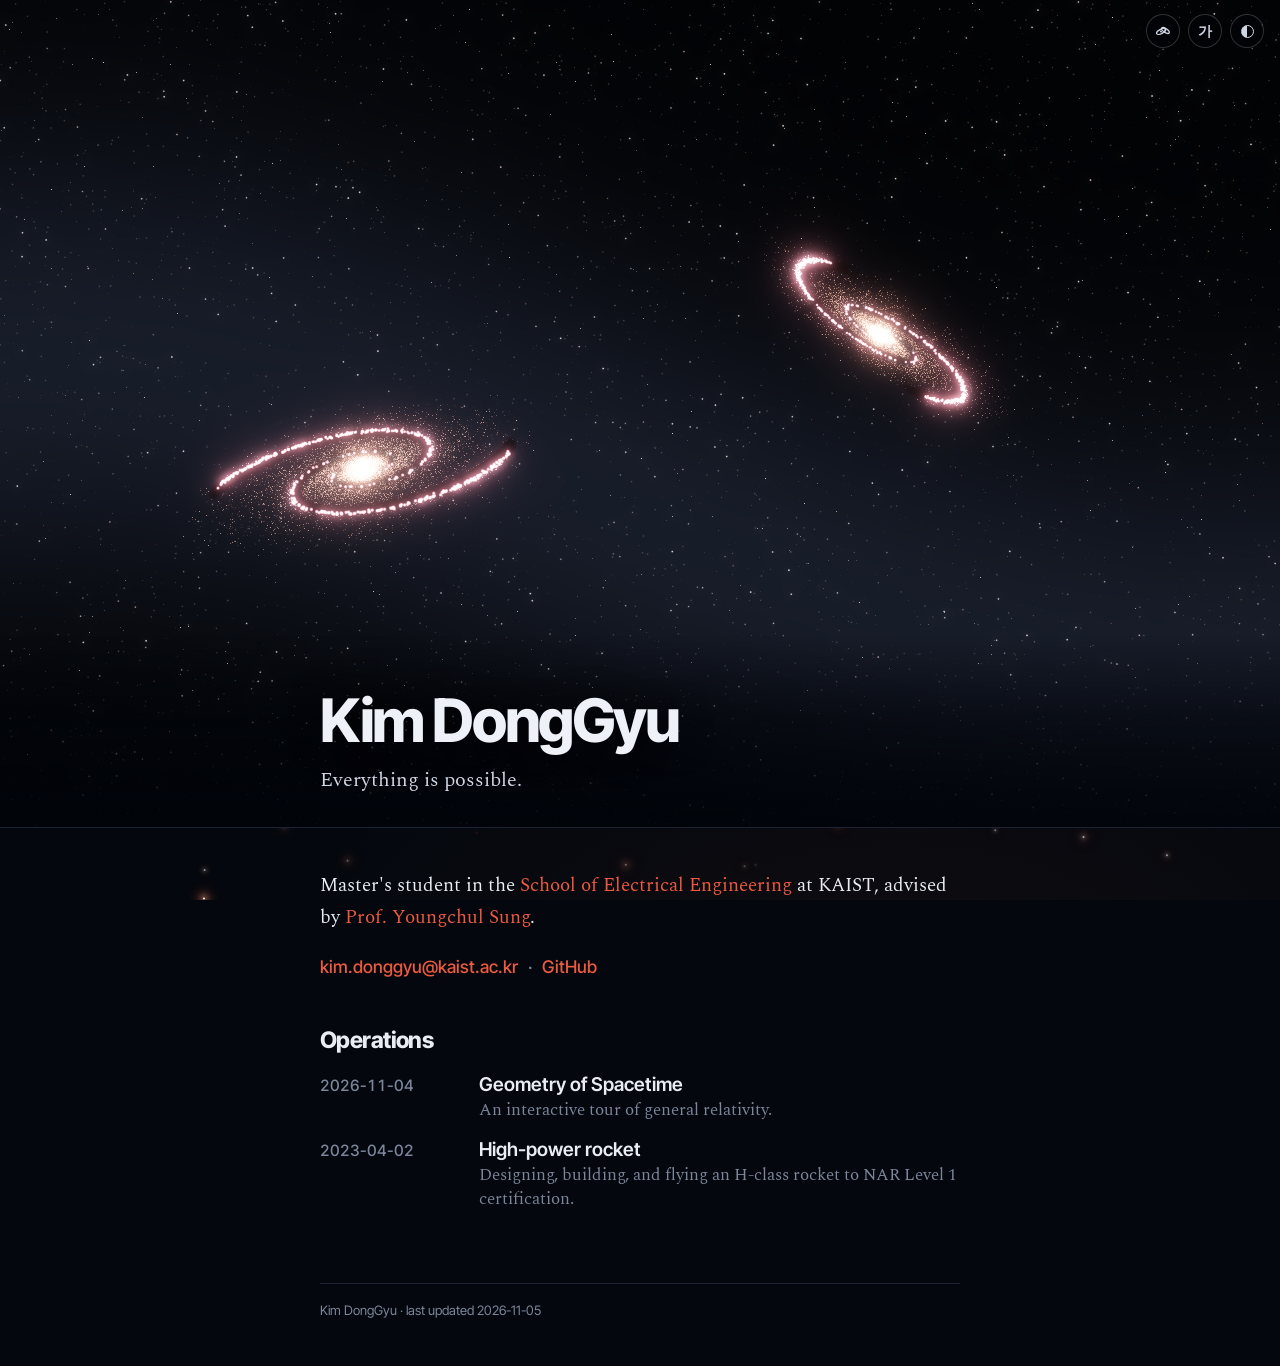
==== commit fc2040d2: "redesign" ====
--- a/index.html
+++ b/index.html
@@ -1,396 +1,94 @@
-<!DOCTYPE html>
-<html lang="en">
+<!doctype html>
+<html lang="en" data-theme="singularity" data-lang="en" data-title-en="Kim DongGyu" data-title-ko="김동규">
 <head>
-    <meta charset="UTF-8">
-    <meta name="viewport" content="width=device-width, initial-scale=1.0">
-    <title>KIM DONGGYU</title>
-    <link rel="stylesheet" href="styles.css">
+<meta charset="utf-8">
+<meta name="viewport" content="width=device-width, initial-scale=1">
+<title>Kim DongGyu</title>
+<meta name="description" content="Kim DongGyu, master's student in the School of Electrical Engineering at KAIST. Everything is possible.">
+<meta property="og:type" content="website">
+<meta property="og:title" content="Kim DongGyu">
+<meta property="og:description" content="Kim DongGyu, master's student in the School of Electrical Engineering at KAIST. Everything is possible.">
+<!-- icons: bump ?v= when they change (browsers keep favicons in a cache of their own) -->
+<link rel="icon" href="favicon-32.png?v=2" sizes="32x32" type="image/png">
+<link rel="icon" href="favicon.svg?v=2" type="image/svg+xml">
+<link rel="apple-touch-icon" href="apple-touch-icon.png?v=2">
+<script>try { var d = document.documentElement, t = localStorage.getItem('theme'), l = localStorage.getItem('lang');
+  if (t) d.dataset.theme = t;
+  if (!l) l = /^ko\b/i.test(navigator.language || '') ? 'ko' : 'en';
+  d.dataset.lang = d.lang = l; } catch (e) {}</script>
+<link rel="stylesheet" href="css/fonts.css">
+<link rel="stylesheet" href="css/base.css">
+<link rel="stylesheet" href="css/themes.css">
+<script defer src="js/theme.js"></script>
+<script defer src="js/lang.js"></script>
+<script defer src="js/site.js"></script>
+<script defer src="js/stars.js"></script>
+<script defer src="js/hero.js"></script>
+<!-- scenes for the banner, in this order; the scene button and the S key switch between them -->
+<script defer src="js/scenes/collision.js"></script>
+<script defer src="js/scenes/merger.js"></script>
+<script defer src="js/scenes/web.js"></script>
 </head>
-<body>
-    <!-- Animated stars background -->
-    <div class="stars" id="stars"></div>
+<body class="home">
 
-    <!-- Navigation -->
-    <nav>
-        <div class="nav-container">
-            <a href="#" class="logo" onclick="showPage('home')">KIM DONGGYU</a>
-            <ul class="nav-links" id="navLinks">
-                <li><a href="#" onclick="showPage('home')">Home</a></li>
-                <li><a href="#" onclick="showPage('about')">About</a></li>
-                <li><a href="#" onclick="showPage('portfolio')">Portfolio</a></li>
-                <li><a href="#" onclick="showPage('contact')">Contact</a></li>
-            </ul>
-            <div class="theme-toggle" onclick="toggleTheme()" id="themeToggle">
-                <div class="theme-circle"></div>
-            </div>
-            <div class="mobile-menu" onclick="toggleMobileMenu()">
-                <span></span>
-                <span></span>
-                <span></span>
-            </div>
-        </div>
-    </nav>
+<header class="hero">
+  <div class="poster" aria-hidden="true"></div>
+  <div class="hero-top">
+    <button class="theme-btn scene-btn" type="button" hidden></button>
+    <button class="theme-btn lang-btn" type="button" hidden></button>
+    <button class="theme-btn" type="button" hidden><span class="ti" aria-hidden="true"></span></button>
+  </div>
+  <div class="htext">
+    <!-- both languages side by side: class="i18n" with lang="en" / lang="ko"; only the current one shows -->
+    <h1><span class="i18n" lang="en">Kim DongGyu</span><span class="i18n" lang="ko">김동규</span></h1>
+    <p class="lede"><span class="i18n" lang="en">Everything is possible.</span><span class="i18n" lang="ko">모든 것은 가능하다.</span></p>
+  </div>
+</header>
 
-    <!-- Main content -->
-    <main>
-        <!-- Home page -->
-        <div id="home" class="page active">
-            <section class="hero">
-                <div class="hero-content">
-                    <h1>Welcome to the Universe</h1>
-                    <p>I'm a passionate, curiosity-driven problem solver exploring the infinite possibilities of our grand universe, creating experiences that reach for the stars and galaxies.</p>
-                    <a href="#" class="cta-button" onclick="showPage('portfolio')">Explore My Work</a>
-                </div>
-            </section>
-        </div>
+<main class="col">
+  <section aria-label="About">
+    <!-- research interests to come -->
+    <p class="i18n" lang="en">Master's student in the <a href="https://ee.kaist.ac.kr/en/">School of Electrical Engineering</a> at KAIST, advised by <a href="https://sites.google.com/view/youngchulsung">Prof. Youngchul Sung</a>.</p>
+    <p class="i18n" lang="ko">KAIST <a href="https://ee.kaist.ac.kr/en/">전기및전자공학부</a> 석사과정, <a href="https://sites.google.com/view/youngchulsung">성영철 교수님</a> 지도.</p>
+    <ul class="links">
+      <li><a href="mailto:kim.donggyu@kaist.ac.kr">kim.donggyu@kaist.ac.kr</a></li>
+      <li><a href="https://github.com/8dgkim">GitHub</a></li>
+      <!-- hidden for now; to show, delete the comment markers around the line:
+      <li><a href="cv.pdf">CV</a></li>
+      -->
+    </ul>
+  </section>
 
-        <!-- About page -->
-        <div id="about" class="page">
-            <div class="page-header">
-                <h2>About Me</h2>
-            </div>
-            <div class="page-content">
-                <p>Welcome to my corner of the digital universe! I'm a mathematician and physicist by training, a builder by passion, and a dreamer by philosophy. I thrive at the intersection of theory and application, where abstract ideas become real projects that push the boundaries of what's possible.</p>
-                <br>
-                <p>At the heart of my journey is a simple principle: <strong>everything is possible</strong>. Whether I'm exploring new frontiers in AI, physics, or business, I see each challenge as an invitation to expand what humanity can do.</p>
-                <br>
-                <p>My long-term dream is to build personal spaceships and make space exploration accessible for everyone. Until then, I'm building the skills, knowledge, and ventures that bring that future closer, one step at a time.</p>
-                <br>
-                <p>When I'm not coding or designing experiments, I'm stargazing, learning new languages, or building ventures that test how ideas scale in the real world. Each pursuit, whether scientific or creative, connects back to my lifelong goal: making the improbable possible and guiding curious minds toward their own frontiers of possibility.</p>
-            </div>
-        </div>
+  <!-- shown once there are publications: remove "hidden" and add the first <li> -->
+  <section aria-labelledby="research-h" hidden>
+    <h2 id="research-h"><span class="i18n" lang="en">Research</span><span class="i18n" lang="ko">연구</span></h2>
+    <ul class="notelist">
+    </ul>
+  </section>
 
-        <!-- Portfolio page -->
-        <div id="portfolio" class="page">
-            <div class="page-header">
-                <h2>Portfolio</h2>
-            </div>
-            <div class="page-content">
-                <p>Here are some projects I've worked on, each one a small universe of its own:</p>
-                <div class="portfolio-grid">
-                    <div class="portfolio-item" onclick="showPage('project-stablecoin')">
-                        <h3>Stablecoin De-Peg Prediction</h3>
-                        <p>Data analytics project forecasting stablecoin de-peg events using machine learning. Built SQL + Python pipeline achieving 95-98% ROC-AUC accuracy.</p>
-                        <div class="project-tech">
-                            <span class="tech-tag">Python</span>
-                            <span class="tech-tag">SQL</span>
-                            <span class="tech-tag">DuckDB</span>
-                            <span class="tech-tag">Machine Learning</span>
-                        </div>
-                        <div class="view-project">View Project →</div>
-                    </div>
-                    <div class="portfolio-item" onclick="showPage('project-youtube')">
-                        <h3>YouTube Shorts Extension</h3>
-                        <p>Chrome extension converting YouTube Shorts to normal video UI. Featured on Chrome Web Store with 500+ users and 5.0/5.0 rating.</p>
-                        <div class="project-tech">
-                            <span class="tech-tag">JavaScript</span>
-                            <span class="tech-tag">Web API</span>
-                            <span class="tech-tag">DOM Manipulation</span>
-                        </div>
-                        <div class="view-project">View Project →</div>
-                    </div>
-                    <div class="portfolio-item" onclick="showPage('project-astrophysics')">
-                        <h3>Astrophysics Research</h3>
-                        <p>Processed gravitationally lensed dusty star-forming galaxy (DSFG) data, reconstructed galaxy images, and calculated redshift using Python and specialized astrophysical software.</p>
-                        <div class="project-tech">
-                            <span class="tech-tag">Python</span>
-                            <span class="tech-tag">Astropy</span>
-                            <span class="tech-tag">SAOImageDS9</span>
-                            <span class="tech-tag">Astrophysics</span>
-                        </div>
-                        <div class="view-project">View Project →</div>
-                    </div>
-                    <div class="portfolio-item" onclick="showPage('project-rocket')">
-                        <h3>High Power Rocket Launch</h3>
-                        <p>Designed and built H-class motor rocket using CAD, 3D printing, and simulation. Successfully launched to 400m with NAR Level 1 certification.</p>
-                        <div class="project-tech">
-                            <span class="tech-tag">Fusion 360</span>
-                            <span class="tech-tag">OpenRocket</span>
-                            <span class="tech-tag">3D Printing</span>
-                            <span class="tech-tag">Engineering</span>
-                        </div>
-                        <div class="view-project">View Project →</div>
-                    </div>
-                    <div class="portfolio-item" onclick="showPage('project-kyrics')">
-                        <h3>Kyrics - K-Pop Themed Korean Learning Platform</h3>
-                        <p>Web service for learning Korean through K-pop lyrics. Led 11-person team to launch MVP, acquired 500+ beta subscriptions.</p>
-                        <div class="project-tech">
-                            <span class="tech-tag">Product Management</span>
-                            <span class="tech-tag">Figma</span>
-                            <span class="tech-tag">Notion</span>
-                            <span class="tech-tag">Web Development</span>
-                        </div>
-                        <div class="view-project">View Project →</div>
-                    </div>
-                </div>
-            </div>
-        </div>
+  <!-- shown once there is a note (tools/build.py) -->
+  <section aria-labelledby="notes-h" hidden>
+    <h2 id="notes-h"><span class="i18n" lang="en">Notes</span><span class="i18n" lang="ko">글</span></h2>
+    <!-- the list is made by tools/build.py from notes/*/index.md -->
+    <ul class="notelist">
+      <!-- build:notes (made by tools/build.py) -->
+      <!-- /build:notes -->
+    </ul>
+  </section>
 
-        <!-- Contact page -->
-        <div id="contact" class="page">
-            <div class="page-header">
-                <h2>Contact</h2>
-            </div>
-            <div class="page-content">
-                <p>Ready to embark on a project together? Let's connect and create something extraordinary!</p>
-                <br>
-                <div class="contact-info">
-                    <a class="icon-button" href="mailto:0dgkim@google.com" title="Email">
-                        <img src="img/icon-email.png" alt="" aria-hidden="true" />
-                        <span>Email</span>
-                    </a>
-                    <a class="icon-button" href="https://github.com/8dgkim" target="_blank" rel="noopener" title="GitHub">
-                        <img src="img/icon-github.png" alt="" aria-hidden="true" />
-                        <span>GitHub</span>
-                    </a>
-                    <a class="icon-button" href="https://linkedin.com/in/donggyukim" target="_blank" rel="noopener" title="LinkedIn">
-                        <img src="img/icon-linkedin.png" alt="" aria-hidden="true" />
-                        <span>LinkedIn</span>
-                    </a>
-                </div>
-                <br>
-                <p>I'm always open to discussing new opportunities, collaborating on interesting projects, or just talking about the latest developments in technology and space exploration.</p>
-            </div>
-        </div>
+  <section aria-labelledby="ops-h">
+    <h2 id="ops-h"><span class="i18n" lang="en">Operations</span><span class="i18n" lang="ko">작업</span></h2>
+    <!-- the list is made by tools/build.py from operations/*/index.md -->
+    <ul class="notelist">
+      <!-- build:operations (made by tools/build.py) -->
+      <li><time datetime="2026-11-04">2026-11-04</time><a href="https://8dgkim.github.io/geometry-of-spacetime/">Geometry of Spacetime</a><span class="desc i18n" lang="en">An interactive tour of general relativity.</span><span class="desc i18n" lang="ko">상호작용하며 배우는 상대성이론.</span></li>
+      <li><time datetime="2023-04-02">2023-04-02</time><a href="operations/2023-04-02/"><span class="i18n" lang="en">High-power rocket</span><span class="i18n" lang="ko">고출력 로켓</span></a><span class="desc i18n" lang="en">Designing, building, and flying an H-class rocket to NAR Level 1 certification.</span><span class="desc i18n" lang="ko">H급 모터 로켓을 설계하고, 만들고, 날려서 NAR 레벨 1 인증을 받기까지.</span></li>
+      <!-- /build:operations -->
+    </ul>
+  </section>
 
-        <!-- Project Pages -->
-        <!-- Stablecoin De-Peg Prediction -->
-        <div id="project-stablecoin" class="page project-page">
-            <div class="page-header">
-                <h2>Stablecoin De-Peg Prediction</h2>
-                <button class="back-button" onclick="showPage('portfolio')">← Back to Portfolio</button>
-            </div>
-            <div class="page-content">
-                <div class="project-hero">
-                    <div class="project-image">
-                        <div class="placeholder-image">Data Analytics Dashboard</div>
-                    </div>
-                    <div class="project-details">
-                        <h3>Predicting Stablecoin De-Peg Events</h3>
-                        <p>Google Data Analytics Capstone project forecasting stablecoin de-peg events for fictional fintech Oruda's Risk team using machine learning.</p>
-                        
-                        <div class="project-tech">
-                            <span class="tech-tag">Python</span>
-                            <span class="tech-tag">SQL</span>
-                            <span class="tech-tag">DuckDB</span>
-                            <span class="tech-tag">Machine Learning</span>
-                            <span class="tech-tag">Logistic Regression</span>
-                        </div>
+  <footer class="foot"><span class="i18n" lang="en">Kim DongGyu · last updated 2026-11-05</span><span class="i18n" lang="ko">김동규 · 최종 수정 2026-11-05</span></footer>
+</main>
 
-                        <div class="project-links">
-                            <a href="https://github.com/8dgkim/google-data-analytics-case-study" class="project-link" target="_blank">GitHub Repository</a>
-                        </div>
-                    </div>
-                </div>
-
-                <div class="project-description">
-                    <h4>Overview</h4>
-                    <p>This capstone project addressed the critical business need of forecasting stablecoin de-peg events for risk management. I built a comprehensive data pipeline and machine learning model to predict next-day de-peg risks with high accuracy.</p>
-                    
-                    <h4>Key Achievements</h4>
-                    <ul>
-                        <li>Processed 700+ daily observations of stablecoin, Bitcoin, and U.S. dollar index data</li>
-                        <li>Engineered features including volatility, returns, and deviations</li>
-                        <li>Labeled 40+ historical de-peg events for model training</li>
-                        <li>Achieved ROC-AUC of 0.95-0.98 with logistic regression models</li>
-                        <li>Proposed >2% deviation alert system for stakeholders</li>
-                    </ul>
-
-                    <h4>Technical Implementation</h4>
-                    <p>Built a robust SQL + Python pipeline using DuckDB for efficient data processing. The machine learning approach focused on logistic regression models optimized for financial time series data, with careful attention to feature engineering and model validation.</p>
-                </div>
-            </div>
-        </div>
-
-        <!-- YouTube Shorts Extension -->
-        <div id="project-youtube" class="page project-page">
-            <div class="page-header">
-                <h2>YouTube Shorts Extension</h2>
-                <button class="back-button" onclick="showPage('portfolio')">← Back to Portfolio</button>
-            </div>
-            <div class="page-content">
-                <div class="project-hero">
-                    <div class="project-image">
-                        <div class="placeholder-image">Chrome Extension Interface</div>
-                    </div>
-                    <div class="project-details">
-                        <h3>YouTube Shorts → Normal Video Extension</h3>
-                        <p>Chrome extension that converts YouTube Shorts into standard YouTube video interface, enhancing user experience and control.</p>
-                        
-                        <div class="project-tech">
-                            <span class="tech-tag">JavaScript</span>
-                            <span class="tech-tag">Web API</span>
-                            <span class="tech-tag">DOM Manipulation</span>
-                        </div>
-
-                        <div class="project-links">
-                            <a href="https://chromewebstore.google.com/detail/youtube-shorts-to-normal/amicmnmoekicldlhhkglfkahfgedobmb" class="project-link" target="_blank">Chrome Web Store</a>
-                            <a href="https://github.com/8dgkim/yt-shorts-to-normal" class="project-link secondary" target="_blank">GitHub</a>
-                        </div>
-                    </div>
-                </div>
-
-                <div class="project-description">
-                    <h4>Overview</h4>
-                    <p>This Chrome extension addresses user frustration with YouTube Shorts by automatically converting them to the familiar standard YouTube interface, providing better controls and viewing experience.</p>
-                    
-                    <h4>Key Achievements</h4>
-                    <ul>
-                        <li>Peaked at 4,000 users with 500+ currently active</li>
-                        <li>Achieved Featured badge on Chrome Web Store</li>
-                        <li>Maintained 5.0/5.0 user rating</li>
-                        <li>Passed Google Web Store review process</li>
-                        <li>Continuously iterated based on user feedback</li>
-                    </ul>
-
-                    <h4>Technical Implementation</h4>
-                    <p>Built using vanilla JavaScript with Web APIs, focusing on efficient DOM manipulation and seamless user experience. The extension monitors page changes and automatically applies the conversion while maintaining YouTube's functionality.</p>
-                </div>
-            </div>
-        </div>
-
-        <!-- Astrophysics Research -->
-        <div id="project-astrophysics" class="page project-page">
-            <div class="page-header">
-                <h2>Astrophysics Research</h2>
-                <button class="back-button" onclick="showPage('portfolio')">← Back to Portfolio</button>
-            </div>
-            <div class="page-content">
-                <div class="project-hero">
-                    <div class="project-image">
-                        <div class="placeholder-image">Astrophysics Data Visualization</div>
-                    </div>
-                    <div class="project-details">
-                        <h3>Gravitationally Lensed Dusty Star-Forming Galaxy Analysis</h3>
-                        <p>Analyzed CO(J=4-3) line detection data from the Northern Extended Millimeter Array (NOEMA) for a gravitationally lensed dusty star-forming galaxy (DSFG) at z = 3.87.</p>
-                        
-                        <div class="project-tech">
-                            <span class="tech-tag">Python</span>
-                            <span class="tech-tag">Astropy</span>
-                            <span class="tech-tag">Spectral-Cube</span>
-                            <span class="tech-tag">SAOImageDS9</span>
-                            <span class="tech-tag">Jupyter Notebook</span>
-                            <span class="tech-tag">lensmodel</span>
-                        </div>
-                    </div>
-                </div>
-
-                <div class="project-description">
-                    <h4>Overview</h4>
-                    <p>This research focused on processing and analyzing complex 3D data cubes from NOEMA observations of the DSFG ACT-S J0116-0004. The goal was to understand the spatial distribution and intensity of CO emission, reconstruct the pre-lensing galaxy image, and calculate its redshift.</p>
-                    
-                    <h4>Key Achievements</h4>
-                    <ul>
-                        <li>Processed 3D data cube with sky coordinates and velocity channels using SAOImageDS9 and Python.</li>
-                        <li>Wrote Python scripts for efficient data management, visualization, and debugging in Jupyter Notebook.</li>
-                        <li>Generated integrated zeroth moment maps with contour maps for initial data parsing.</li>
-                        <li>Calculated redshift (z) based on CO(J=4-3) rest frequency and observed frequency.</li>
-                        <li>Employed `lensmodel` software to "delens" DSFG data, reconstructing original galaxy image and quantifying magnification factor (μ).</li>
-                        <li>Developed comprehensive visual representation of research findings, creating a four-panel image showcasing observed moment map, model moment map, residual noise map, and reconstructed map.</li>
-                        <li>Collaborated with peers and provided guidance on utilizing Linux environment through Secure Shell Protocol (SSH).</li>
-                        <li>Attended productive daily and weekly meetings, fostering open dialogue and discussing future directions.</li>
-                        <li>Extensively reviewed pertinent literature on DSFGs, their analysis techniques, and underlying theoretical foundations.</li>
-                    </ul>
-
-                    <h4>Technical Implementation</h4>
-                    <p>The project involved extensive use of Python with libraries like Astropy and Spectral-Cube for data manipulation and analysis. SAOImageDS9 was crucial for initial data exploration and extraction. The `lensmodel` software was employed for gravitational lensing reconstruction, a key step in understanding the true properties of the distant galaxy. Jupyter Notebooks were used for an organized and reproducible workflow, and SSH for collaborative work in a Linux environment.</p>
-                </div>
-            </div>
-        </div>
-
-        <!-- High Power Rocket Launch -->
-        <div id="project-rocket" class="page project-page">
-            <div class="page-header">
-                <h2>High Power Rocket Launch</h2>
-                <button class="back-button" onclick="showPage('portfolio')">← Back to Portfolio</button>
-            </div>
-            <div class="page-content">
-                <div class="project-hero">
-                    <div class="project-image">
-                        <div class="placeholder-image">Rocket Launch Photo</div>
-                    </div>
-                    <div class="project-details">
-                        <h3>MDRA Red Glare 2023 Rocket Launch</h3>
-                        <p>Designed, built, and successfully launched an H-class motor rocket at the MDRA Red Glare event in Maryland, earning NAR Level 1 certification.</p>
-                        
-                        <div class="project-tech">
-                            <span class="tech-tag">Fusion 360</span>
-                            <span class="tech-tag">OpenRocket</span>
-                            <span class="tech-tag">3D Printing</span>
-                            <span class="tech-tag">Laser Cutting</span>
-                            <span class="tech-tag">Engineering</span>
-                        </div>
-                    </div>
-                </div>
-
-                <div class="project-description">
-                    <h4>Overview</h4>
-                    <p>This engineering project involved the complete design, simulation, construction, and successful launch of a high-power rocket. The project demonstrated skills in CAD design, simulation, manufacturing, and real-world testing.</p>
-                    
-                    <h4>Key Achievements</h4>
-                    <ul>
-                        <li>Successfully launched rocket to 400m altitude</li>
-                        <li>Achieved full parachute deployment and safe landing</li>
-                        <li>Completed damage-free recovery</li>
-                        <li>Earned Level 1 High Power Rocketry Certification from NAR</li>
-                        <li>Modified parachute deployment system pre-launch</li>
-                    </ul>
-
-                    <h4>Technical Process</h4>
-                    <p>Used OpenRocket Simulator for flight dynamics modeling and Fusion 360 for detailed CAD design. Manufacturing involved 3D printing for custom components and laser cutting for precision parts. The project required careful attention to safety protocols and NAR certification requirements.</p>
-                </div>
-            </div>
-        </div>
-
-        <!-- Kyrics Korean Learning Platform -->
-        <div id="project-kyrics" class="page project-page">
-            <div class="page-header">
-                <h2>Kyrics - Korean Learning Platform</h2>
-                <button class="back-button" onclick="showPage('portfolio')">← Back to Portfolio</button>
-            </div>
-            <div class="page-content">
-                <div class="project-hero">
-                    <div class="project-image">
-                        <div class="placeholder-image">Kyrics Platform Interface</div>
-                    </div>
-                    <div class="project-details">
-                        <h3>Web Service for Learning Korean with K-pop Lyrics</h3>
-                        <p>Product management role leading the development of an innovative language learning platform that uses K-pop lyrics to teach Korean.</p>
-                        
-                        <div class="project-tech">
-                            <span class="tech-tag">Product Management</span>
-                            <span class="tech-tag">Figma</span>
-                            <span class="tech-tag">Notion</span>
-                            <span class="tech-tag">Web Development</span>
-                            <span class="tech-tag">Team Leadership</span>
-                        </div>
-
-                        <div class="project-links">
-                            <a href="https://developing-hammer-af0.notion.site/Kyrics-c47de2294a474bda9808bb2d8b9c8f5c" class="project-link" target="_blank">Official Notion Page</a>
-                        </div>
-                    </div>
-                </div>
-
-                <div class="project-description">
-                    <h4>Overview</h4>
-                    <p>Kyrics was an innovative EdTech project that made Korean language learning engaging by using popular K-pop lyrics as learning material. As Product Manager, I led the entire product development lifecycle from concept to launch.</p>
-                    
-                    <h4>Key Achievements</h4>
-                    <ul>
-                        <li>Directed 11-person cross-functional team</li>
-                        <li>Launched MVP within five weeks</li>
-                        <li>Acquired 500+ beta waitlist subscriptions</li>
-                        <li>Conducted comprehensive customer research</li>
-                        <li>Optimized landing page for conversion</li>
-                    </ul>
-
-                    <h4>Leadership & Process</h4>
-                    <p>Coordinated workflow using Figma for wireframing and Notion for project management and documentation. Ensured clear communication across design and development teams while maintaining focus on user needs and business objectives. The project demonstrated skills in product strategy, team leadership, and agile development methodologies.</p>
-                </div>
-            </div>
-        </div>
-    </main>
-
-    <script src="script.js"></script>
 </body>
-</html>+</html>
--- a/css/fonts.css
+++ b/css/fonts.css
@@ -0,0 +1,20 @@
+/* Theme typefaces (SIL Open Font License 1.1), split out of the Geometry of Spacetime bundle.
+   A browser downloads a face only when the current theme uses it. */
+@font-face { font-family: 'Inter Tight'; font-style: normal; font-weight: 100 900; font-display: swap; src: url('../assets/fonts/InterTight-normal-100_900.woff2') format('woff2'); }
+@font-face { font-family: 'IBM Plex Sans'; font-style: normal; font-weight: 100 700; font-display: swap; src: url('../assets/fonts/IBMPlexSans-normal-100_700.woff2') format('woff2'); }
+@font-face { font-family: 'IBM Plex Mono'; font-style: normal; font-weight: 500; font-display: swap; src: url('../assets/fonts/IBMPlexMono-normal-500.woff2') format('woff2'); }
+@font-face { font-family: 'Source Serif 4'; font-style: normal; font-weight: 200 900; font-display: swap; src: url('../assets/fonts/SourceSerif4-normal-200_900.woff2') format('woff2'); }
+@font-face { font-family: 'Source Serif 4'; font-style: italic; font-weight: 400; font-display: swap; src: url('../assets/fonts/SourceSerif4-italic-400.woff2') format('woff2'); }
+@font-face { font-family: 'Spectral'; font-style: normal; font-weight: 400; font-display: swap; src: url('../assets/fonts/Spectral-normal-400.woff2') format('woff2'); }
+@font-face { font-family: 'Spectral'; font-style: italic; font-weight: 400; font-display: swap; src: url('../assets/fonts/Spectral-italic-400.woff2') format('woff2'); }
+@font-face { font-family: 'Spectral'; font-style: normal; font-weight: 600; font-display: swap; src: url('../assets/fonts/Spectral-normal-600.woff2') format('woff2'); }
+@font-face { font-family: 'Zilla Slab'; font-style: normal; font-weight: 400; font-display: swap; src: url('../assets/fonts/ZillaSlab-normal-400.woff2') format('woff2'); }
+@font-face { font-family: 'Zilla Slab'; font-style: italic; font-weight: 400; font-display: swap; src: url('../assets/fonts/ZillaSlab-italic-400.woff2') format('woff2'); }
+@font-face { font-family: 'Zilla Slab'; font-style: normal; font-weight: 600; font-display: swap; src: url('../assets/fonts/ZillaSlab-normal-600.woff2') format('woff2'); }
+@font-face { font-family: 'Zilla Slab'; font-style: normal; font-weight: 700; font-display: swap; src: url('../assets/fonts/ZillaSlab-normal-700.woff2') format('woff2'); }
+@font-face { font-family: 'Big Shoulders Stencil Display'; font-style: normal; font-weight: 100 900; font-display: swap; src: url('../assets/fonts/BigShouldersStencilDisplay-normal-100_900.woff2') format('woff2'); }
+@font-face { font-family: 'Libre Franklin'; font-style: normal; font-weight: 300 700; font-display: swap; src: url('../assets/fonts/LibreFranklin-normal-300_700.woff2') format('woff2'); }
+@font-face { font-family: 'Libre Franklin'; font-style: italic; font-weight: 400; font-display: swap; src: url('../assets/fonts/LibreFranklin-italic-400.woff2') format('woff2'); }
+@font-face { font-family: 'Barlow Condensed'; font-style: normal; font-weight: 600; font-display: swap; src: url('../assets/fonts/BarlowCondensed-normal-600.woff2') format('woff2'); }
+@font-face { font-family: 'Barlow Condensed'; font-style: normal; font-weight: 700; font-display: swap; src: url('../assets/fonts/BarlowCondensed-normal-700.woff2') format('woff2'); }
+@font-face { font-family: 'Michroma'; font-style: normal; font-weight: 400; font-display: swap; src: url('../assets/fonts/Michroma-normal-400.woff2') format('woff2'); }
--- a/css/base.css
+++ b/css/base.css
@@ -0,0 +1,179 @@
+/* ==========================================================================
+   base.css : layout and components, the same for every theme
+   Only theme tokens (css/themes.css) are used for color, typeface, and radius,
+   so a theme never needs to know about a component to restyle it.
+   ========================================================================== */
+
+/* ---------------- base ---------------- */
+* { box-sizing: border-box; }
+html { -webkit-text-size-adjust: 100%; }
+body { margin: 0; min-height: 100vh; background: var(--page-bg); background-attachment: fixed; color: var(--ink);
+  font: var(--size)/var(--lh) var(--serif); }
+a { color: var(--accent); text-decoration: none; }
+a:hover { text-decoration: underline; text-underline-offset: .18em; text-decoration-thickness: 1px; }
+:focus-visible { outline: 2px solid var(--accent); outline-offset: 2px; }
+::selection { background: color-mix(in srgb, var(--accent) 35%, transparent); }
+h1, h2, h3, h4 { font-family: var(--ui); line-height: 1.2; letter-spacing: -0.01em; }
+p { margin: 0.65em 0; }
+b, strong { font-weight: 650; }
+img, video { max-width: 100%; }
+
+/* ---------------- theme button: the name, then a half-disk that turns a fifth of a circle per step ----------------
+   the half-disk is drawn in CSS, not taken from a font, so its size and position do not change with the theme's typeface */
+.theme-btn { display: flex; align-items: center; gap: 7px; flex: none; white-space: nowrap; height: 34px; padding: 0 11px;
+  background: transparent; border: 1px solid var(--line); color: var(--ink2); border-radius: var(--r-btn); font: 600 13px var(--ui); cursor: pointer; }
+.theme-btn:hover { border-color: var(--dim); color: var(--ink); }
+.theme-btn[hidden] { display: none; }   /* shown by js/theme.js; without JS there is only the default theme */
+/* icon only; the name appears in a small label under the button on hover or keyboard focus */
+.theme-btn { position: relative; justify-content: center; width: 34px; padding: 0; }
+.theme-btn svg { display: block; width: 16px; height: 16px; }
+.lang-btn { font: 700 14px/1 var(--ui); }
+/* home page languages: show only the current one (js/lang.js) */
+html[data-lang="ko"] .i18n[lang="en"], html:not([data-lang="ko"]) .i18n[lang="ko"] { display: none !important; }
+:lang(ko) { word-break: keep-all; }   /* Korean breaks lines between words, not inside them */
+.theme-btn[data-label]:hover::after, .theme-btn[data-label]:focus-visible::after {
+  content: attr(data-label); position: absolute; top: calc(100% + 6px); right: 0; z-index: 5; white-space: nowrap; padding: 3px 8px;
+  font: 600 12px/1.4 var(--ui); letter-spacing: 0; text-transform: none; color: var(--ink); background: var(--panel);
+  border: 1px solid var(--line); border-radius: 6px; pointer-events: none; }
+.theme-btn .ti { flex: none; width: 13px; height: 13px; border-radius: 50%; border: 1.5px solid currentColor; box-sizing: border-box;
+  background: linear-gradient(90deg, currentColor 50%, transparent 50%); transition: transform .4s cubic-bezier(.3,.7,.3,1); }
+
+/* ---------------- stars (js/stars.js draws them on one fixed canvas behind the page) ---------------- */
+#stars { position: fixed; inset: 0; width: 100%; height: 100%; pointer-events: none; z-index: 0; }
+
+/* ---------------- hero: the live black hole (js/blackhole.js) ---------------- */
+/* the hero is always a night sky, in every theme, so its text keeps fixed light colors */
+.hero { position: relative; z-index: 1; height: min(92vh, 860px); min-height: 420px; display: flex; align-items: flex-end;
+  overflow: hidden; background: #000; border-bottom: 1px solid var(--line); container-type: size;
+  touch-action: pan-y; cursor: grab; user-select: none; -webkit-user-select: none; }
+.hero.grabbing { cursor: grabbing; }
+.hero canvas { position: absolute; inset: 0; width: 100%; height: 100%; display: block; opacity: 0; transition: opacity .9s ease; }
+.hero canvas.on { opacity: 1; }
+/* still fallback, shown until the first frame (or for good without WebGL2): a dark sky */
+.hero .poster { position: absolute; inset: 0; background: radial-gradient(ellipse at 60% 35%, rgba(40,50,80,.22), transparent 70%), #000; }
+.hero-top { position: absolute; top: 14px; right: 16px; z-index: 3; display: flex; gap: 8px; }
+.hero .theme-btn { color: #cfd6e4; border-color: rgba(255,255,255,.18); background: rgba(5,8,14,.35);
+  backdrop-filter: blur(6px); -webkit-backdrop-filter: blur(6px); }
+.hero .theme-btn:hover { color: #fff; border-color: rgba(255,255,255,.4); }
+.hero .theme-btn[data-label]:hover::after, .hero .theme-btn[data-label]:focus-visible::after { color: #e6ebf3; background: rgba(5,8,14,.8); border-color: rgba(255,255,255,.18); }
+.hero .htext { position: relative; z-index: 2; width: 100%; padding: 48px max(22px, calc((100% - 40rem) / 2)) 30px;
+  background: linear-gradient(0deg, rgba(var(--scrim),.94) 0%, rgba(var(--scrim),.62) 55%, transparent 100%);
+  color: #eef2f8; pointer-events: none; }
+.hero .htext * { pointer-events: auto; }
+.hero h1 { font-size: clamp(34px, 5.2vw, 60px); margin: 0 0 8px; font-weight: 750; letter-spacing: -0.025em; }
+.hero .lede { font-size: clamp(17px, 1.6vw, 20px); color: #cfd6e4; margin: 0; }
+
+/* ---------------- the reading column ---------------- */
+.col { position: relative; z-index: 1; max-width: calc(40rem + 44px); margin: 0 auto; padding: 0 22px; }
+.home .col { padding-top: 30px; }
+.col > section { margin-top: 44px; }
+.col > section:first-child { margin-top: 0; }
+.col > section > h2 { font-size: 1.2em; margin: 0 0 12px; }
+
+/* links under the bio: plain words separated by thin dots */
+.links { list-style: none; margin: 18px 0 0; padding: 0; display: flex; flex-wrap: wrap; font: 500 .92em/1.8 var(--ui); }
+.links li + li::before { content: "·"; color: var(--dim); margin: 0 .55em; }
+
+/* notes list: date, then title and one line */
+.notelist { list-style: none; margin: 0; padding: 0; }
+.notelist li { display: grid; grid-template-columns: 7.4em 1fr; column-gap: 18px; align-items: baseline; padding: 7px 0; }
+.notelist time { font: 500 .82em var(--ui); font-variant-numeric: tabular-nums; color: var(--dim); white-space: nowrap; }
+.notelist a { font: 600 1em/1.35 var(--ui); color: var(--ink); }
+.notelist a:hover { color: var(--accent); text-decoration: none; }
+.notelist .desc { grid-column: 2; color: var(--dim); font-size: .9em; line-height: 1.45; }
+
+.foot { position: relative; z-index: 1; margin-top: 64px; padding: 18px 0 48px; border-top: 1px solid var(--line);
+  font: 13px var(--ui); color: var(--dim); }
+
+/* ---------------- note pages ---------------- */
+.topbar { position: sticky; top: 0; z-index: 10; display: flex; align-items: center; gap: 14px; height: 56px; padding: 0 18px;
+  background: color-mix(in srgb, var(--bg) 82%, transparent); backdrop-filter: blur(12px) saturate(1.3); -webkit-backdrop-filter: blur(12px);
+  border-bottom: 1px solid var(--line); font-family: var(--ui); }
+.topbar .home { font-weight: 700; font-size: 15px; color: var(--ink); white-space: nowrap; overflow: hidden; text-overflow: ellipsis; }
+.topbar .home:hover { color: var(--accent); text-decoration: none; }
+.topbar .sp { flex: 1; }
+
+.note { padding: 52px 0 10px; }
+.note > header { margin-bottom: 28px; }
+.note > header h1 { font-size: clamp(30px, 4.4vw, 44px); margin: 0 0 10px; font-weight: 750; letter-spacing: -0.02em; }
+.note > header .sub { margin: 0 0 10px; color: var(--ink2); font-style: italic; }
+.note-date { font: 500 14px var(--ui); font-variant-numeric: tabular-nums; color: var(--dim); }
+.note h2 { font-size: 1.45em; margin: 1.8em 0 .5em; }
+.note h3 { font-size: 1.15em; margin: 1.5em 0 .4em; }
+.note ul, .note ol { padding-left: 1.4em; }
+.note li { margin: .3em 0; }
+.note blockquote { margin: 1.2em 0; padding: 2px 0 2px 18px; border-left: 2px solid var(--faint); color: var(--ink2); font-style: italic; }
+.note hr { border: 0; border-top: 1px solid var(--line); margin: 2.2em 0; }
+code { font: .86em var(--mono); background: var(--panel); border: 1px solid var(--line); border-radius: min(var(--r-box), 5px); padding: .05em .35em; }
+pre { margin: 1.2em 0; padding: 14px 16px; overflow-x: auto; background: var(--panel); border: 1px solid var(--line);
+  border-radius: min(var(--r-box), 10px); font-size: .86em; line-height: 1.5; }
+pre code { font-size: 1em; background: none; border: 0; padding: 0; }
+
+/* figures, images, video; .wide lets one break out of the column */
+.note figure { margin: 1.8em 0; }
+.note figure.wide { margin-left: calc(50% - min(50vw - 22px, 34rem)); margin-right: calc(50% - min(50vw - 22px, 34rem)); }
+.note figure img { display: block; width: 100%; height: auto; border-radius: var(--r-box); background: var(--stage); }
+/* a crop from the Markdown (![[x.jpg|16:9]]) sets --ar; the picture is cropped around its center */
+.note figure img[style], .note figure video[style] { aspect-ratio: var(--ar); object-fit: cover; }
+/* a video keeps its own shape: a tall one is centered and no taller than the window */
+.note figure video { display: block; max-width: 100%; max-height: 82vh; width: auto; height: auto; margin: 0 auto;
+  border-radius: var(--r-box); background: #000; }
+.note figure:has(video) figcaption { text-align: center; }
+/* several embeds on one line: a row of equal columns */
+.note .gallery { display: grid; grid-template-columns: repeat(var(--n), minmax(0, 1fr)); gap: 10px; margin: 1.2em 0; }
+.note .gallery figure { margin: 0; }
+/* Obsidian callouts (> [!note] ...) */
+.note blockquote.box { font-style: normal; color: var(--ink); padding: 10px 18px; border: 1px solid var(--line);
+  border-left: 3px solid var(--accent); border-radius: min(var(--r-box), 10px); background: var(--panel); }
+.note blockquote.box > :first-child { margin-top: 4px; }
+mark { background: color-mix(in srgb, var(--accent) 28%, transparent); color: inherit; padding: 0 .12em; border-radius: 2px; }
+.note figcaption { margin-top: 9px; font: 14.5px/1.5 var(--ui); color: var(--ink2); }
+/* placeholder for media not added yet */
+.ph { display: grid; place-items: center; aspect-ratio: 16 / 9; border: 1.5px dashed var(--faint); border-radius: var(--r-box);
+  background: color-mix(in srgb, var(--panel) 60%, transparent); color: var(--dim); font: 14px var(--ui); }
+
+/* statement / aside box */
+.box { margin: 1.4em 0; padding: 10px 18px; background: var(--panel); border: 1px solid var(--line); border-left: 3px solid var(--accent);
+  border-radius: min(var(--r-box), 10px); }
+.box .label { display: block; margin-top: 4px; font: 700 11px var(--ui); letter-spacing: .08em; text-transform: uppercase; color: var(--dim); }
+
+/* tables scroll sideways on their own instead of widening the page */
+.tablewrap { overflow-x: auto; margin: 1.4em 0; }
+.note table { border-collapse: collapse; width: 100%; font: .88em/1.45 var(--ui); }
+.note th, .note td { padding: 7px 10px; border-bottom: 1px solid var(--line); text-align: left; vertical-align: top; }
+.note th { color: var(--dim); font-weight: 600; }
+
+/* footnotes */
+.note sup a { font: 600 .75em var(--ui); }
+.footnotes { margin-top: 3em; padding-top: 1em; border-top: 1px solid var(--line); font-size: .88em; color: var(--ink2); }
+.footnotes ol { padding-left: 1.4em; }
+
+/* math (KaTeX, only on notes that include it) */
+.note .katex { font-size: 1.1em; }   /* KaTeX alone uses 1.21em, large next to these text faces */
+.katex-display { overflow-x: auto; overflow-y: hidden; padding: 4px 0; }
+
+/* plain 404 */
+.lost { padding: 18vh 0 10vh; }
+.lost h1 { font-size: clamp(40px, 7vw, 72px); margin: 0 0 10px; }
+
+/* ---------------- narrow screens ---------------- */
+@media (max-width: 760px) {
+  .hero { height: min(80vh, 640px); min-height: 360px; }
+}
+@media (max-width: 520px) {
+  .notelist li { grid-template-columns: 1fr; padding: 9px 0; }
+  .notelist .desc { grid-column: 1; }
+}
+
+@media (prefers-reduced-motion: reduce) {
+  .hero canvas, .theme-btn .ti { transition: none; }
+}
+
+@media print {
+  #stars, .topbar, .theme-btn, .hero-top, .hero canvas { display: none !important; }
+  body { background: #fff; }
+  .hero { height: auto; min-height: 0; background: none; border: 0; }
+  .hero .poster { display: none; }
+  .hero .htext { background: none; color: #000; padding: 0 22px; }
+  .hero .lede { color: #222; }
+}
--- a/css/themes.css
+++ b/css/themes.css
@@ -0,0 +1,117 @@
+/* ==========================================================================
+   themes.css : the five themes of Geometry of Spacetime
+   Each block sets one theme's colors, typefaces, star colors, and a few touches.
+   The black hole's own colors (disk ramp, sky band, star tints) are in js/theme.js,
+   because they go to the shader; the --disk-* values here only paint the still fallback.
+   Singularity: Spectral text under Inter Tight headings, slate gradients behind the page, one hot red.
+   Deep Field: the first look, set in IBM Plex Sans.
+   Starlight: cream paper, Source Serif 4; the hero stays a night sky.
+   Cold Steel: gray steel plate, Zilla Slab with stenciled capitals (Big Shoulders Stencil).
+   Death Star: black panels, Libre Franklin text, Barlow Condensed capitals, red rules.
+   ========================================================================== */
+
+/* Singularity is the default, so its values also sit on :root */
+:root, [data-theme="singularity"] {
+  color-scheme: dark;
+  --bg: #04080e; --stage: #01040a; --panel: #0a0f19; --ink: #e9edf3; --ink2: #aeb6c6; --dim: #7c859b;
+  --faint: #2a3040; --grid: #0f1520; --line: #1c2433; --accent: #ec5a3f;
+  --ui: "Inter Tight", system-ui, -apple-system, "Segoe UI", Roboto, sans-serif;
+  --serif: Spectral, "Iowan Old Style", "Palatino Linotype", Palatino, "Book Antiqua", Georgia, "Times New Roman", serif;
+  --mono: ui-monospace, "SF Mono", Menlo, Consolas, monospace;
+  --size: 19px; --lh: 1.64; --r-btn: 999px; --r-box: 14px;
+  --page-bg: radial-gradient(1300px 700px at 88% -8%, rgba(78,90,120,.20), transparent 70%),
+             radial-gradient(1000px 600px at -12% 45%, rgba(62,72,98,.14), transparent 70%),
+             radial-gradient(900px 500px at 70% 110%, rgba(236,90,63,.05), transparent 70%), var(--bg);
+  --scrim: 1,4,10;
+  --star-core: #ffffff; --star-g1: #aeb6c6; --star-g2: #ffb08f; --star-g3: #ec5a3f; --particle: #ec5a3f;
+  --disk-a: rgb(179,15,15); --disk-b: rgb(255,71,41); --disk-c: rgb(255,179,148);
+}
+
+[data-theme="deepfield"] {
+  color-scheme: dark;
+  --bg: #0a0e16; --stage: #070a11; --panel: #0f1522; --ink: #e8ecf4; --ink2: #b4bdcf; --dim: #7b869c;
+  --faint: #2a3347; --grid: #182033; --line: #222b3e; --accent: #7cc4ff;
+  --ui: "IBM Plex Sans", system-ui, sans-serif; --serif: "IBM Plex Sans", system-ui, sans-serif;
+  --size: 18px; --lh: 1.66; --r-btn: 9px; --r-box: 16px;
+  --page-bg: var(--bg);
+  --scrim: 5,7,12;
+  --star-core: #ffffff; --star-g1: #87ceeb; --star-g2: #4682b4; --star-g3: #6495ed; --particle: #4682b4;
+  --disk-a: rgb(255,64,10); --disk-b: rgb(255,158,64); --disk-c: rgb(255,237,209);
+}
+
+[data-theme="starlight"] {
+  color-scheme: light;
+  --bg: #e3dac7; --stage: #ece4d2; --panel: #e8dfcb; --ink: #1a1f2b; --ink2: #3a4152; --dim: #565b67;
+  --faint: #c1b398; --grid: #dad0bb; --line: #cdc1a8; --accent: #2b3c8c;
+  --ui: "Source Serif 4", "Iowan Old Style", "Palatino Linotype", Palatino, Georgia, serif;
+  --serif: "Source Serif 4", "Iowan Old Style", "Palatino Linotype", Palatino, "Book Antiqua", Georgia, "Times New Roman", serif;
+  --size: 19px; --lh: 1.62; --r-btn: 9px; --r-box: 4px;
+  --page-bg: radial-gradient(1200px 800px at 50% -10%, rgba(250,240,215,.35), transparent 70%), var(--bg);
+  --scrim: 5,7,12;
+  /* stars on paper: gilt dots with a soft warm halo instead of white light */
+  --star-core: #7a5a1e; --star-g1: #c9a45a; --star-g2: #d9b86a; --star-g3: #b08a3e; --particle: #2b3c8c;
+  --disk-a: rgb(140,102,56); --disk-b: rgb(237,204,140); --disk-c: rgb(255,245,222);
+}
+
+[data-theme="steel"] {
+  color-scheme: dark;
+  --bg: #1b1d20; --stage: #121416; --panel: #212428; --ink: #e8eaec; --ink2: #b4b9bf; --dim: #8c939b;
+  --faint: #454a50; --grid: #262a2e; --line: #33373c; --accent: #a8bfd2;
+  --ui: "Zilla Slab", Rockwell, serif; --serif: "Zilla Slab", Rockwell, serif;
+  --mono: "IBM Plex Mono", ui-monospace, monospace;
+  --size: 18.5px; --lh: 1.6; --r-btn: 2px; --r-box: 2px;
+  --page-bg: var(--bg);
+  --scrim: 18,20,22;
+  --star-core: #ffffff; --star-g1: #b4b9bf; --star-g2: #a8bfd2; --star-g3: #85bae8; --particle: #a8bfd2;
+  --disk-a: rgb(64,77,92); --disk-b: rgb(133,153,173); --disk-c: rgb(214,227,242);
+}
+
+[data-theme="deathstar"] {
+  color-scheme: dark;
+  --bg: #0a0b0c; --stage: #000000; --panel: #111315; --ink: #f2f2f2; --ink2: #babdc1; --dim: #878b91;
+  --faint: #3a3e43; --grid: #1a1d20; --line: #2c3034; --accent: #e8483d;
+  --ui: "Libre Franklin", system-ui, sans-serif; --serif: "Libre Franklin", system-ui, sans-serif;
+  --mono: "IBM Plex Mono", ui-monospace, monospace;
+  --caps: "Barlow Condensed", "Libre Franklin", system-ui, sans-serif;
+  --size: 17.5px; --lh: 1.68; --r-btn: 0; --r-box: 0;
+  --page-bg: var(--bg);
+  --scrim: 0,0,0;
+  --star-core: #ffffff; --star-g1: #babdc1; --star-g2: #e8483d; --star-g3: #878b91; --particle: #e8483d;
+  --disk-a: rgb(77,79,84); --disk-b: rgb(158,163,171); --disk-c: rgb(235,237,242);
+}
+
+/* ---------------- per-theme touches ---------------- */
+
+/* Singularity */
+[data-theme="singularity"] .hero h1 { font-weight: 750; letter-spacing: -0.04em; text-shadow: 0 2px 30px rgba(0,0,0,.6); }
+[data-theme="singularity"] .col h2 { font-weight: 750; letter-spacing: -0.025em; }
+
+/* Starlight: headings in the text face, ruled section heads like printed pages */
+[data-theme="starlight"] h1, [data-theme="starlight"] h2, [data-theme="starlight"] h3, [data-theme="starlight"] h4 { font-family: var(--serif); }
+[data-theme="starlight"] .hero h1 { font-weight: 600; letter-spacing: -0.015em; }
+[data-theme="starlight"] .col > section > h2 { border-top: 1px solid var(--ink); padding-top: 14px; font-weight: 600; letter-spacing: -0.01em; }
+[data-theme="starlight"] .notelist time { font-variant: small-caps; color: var(--accent); }
+[data-theme="starlight"] figure img, [data-theme="starlight"] figure video, [data-theme="starlight"] figure .ph { box-shadow: 0 1px 2px rgba(60,48,28,.10), 0 10px 30px rgba(60,48,28,.08); }
+
+/* Cold Steel: stenciled title, monospaced dates */
+[data-theme="steel"] .hero h1 { font-family: "Big Shoulders Stencil Display", var(--ui); font-weight: 800; text-transform: uppercase; letter-spacing: .04em; }
+[data-theme="steel"] .col > section > h2 { border-top: 1px solid var(--line); padding-top: 14px; font-weight: 700; letter-spacing: 0; }
+[data-theme="steel"] .notelist time, [data-theme="steel"] .note-date { font: 500 .78em var(--mono); color: var(--accent); }
+[data-theme="steel"] .theme-btn { text-transform: uppercase; letter-spacing: .05em; }
+
+/* Death Star: condensed capitals, a red rule over the title and under section heads */
+[data-theme="deathstar"] h1, [data-theme="deathstar"] h2, [data-theme="deathstar"] h3 { font-family: var(--caps); text-transform: uppercase; letter-spacing: .05em; font-weight: 700; }
+[data-theme="deathstar"] .hero h1 { letter-spacing: .09em; }
+[data-theme="deathstar"] .hero h1::before { content: ""; display: block; width: 72px; height: 3px; background: var(--accent); margin-bottom: 18px; }
+[data-theme="deathstar"] .col > section > h2 { padding-bottom: 10px;
+  background: linear-gradient(var(--accent), var(--accent)) left bottom / 88px 2px no-repeat, linear-gradient(var(--line), var(--line)) left bottom / 100% 1px no-repeat; }
+[data-theme="deathstar"] .theme-btn, [data-theme="deathstar"] .topbar .home { font-family: var(--caps); text-transform: uppercase; letter-spacing: .08em; }
+[data-theme="deathstar"] .notelist time, [data-theme="deathstar"] .note-date { font: 500 .78em var(--mono); }
+[data-theme="deathstar"] .topbar { box-shadow: 0 1px 0 rgba(224,54,44,.25); }
+[data-theme="deathstar"] p, [data-theme="deathstar"] li { letter-spacing: 0.005em; }
+
+/* ---------------- print: every theme prints as black ink on white paper ---------------- */
+@media print {
+  :root, [data-theme] { color-scheme: light; --bg: #fff; --page-bg: #fff; --stage: #f4f4f4; --panel: #f6f6f6; --ink: #000; --ink2: #222;
+    --dim: #555; --faint: #bbb; --line: #ccc; --accent: #000; }
+}
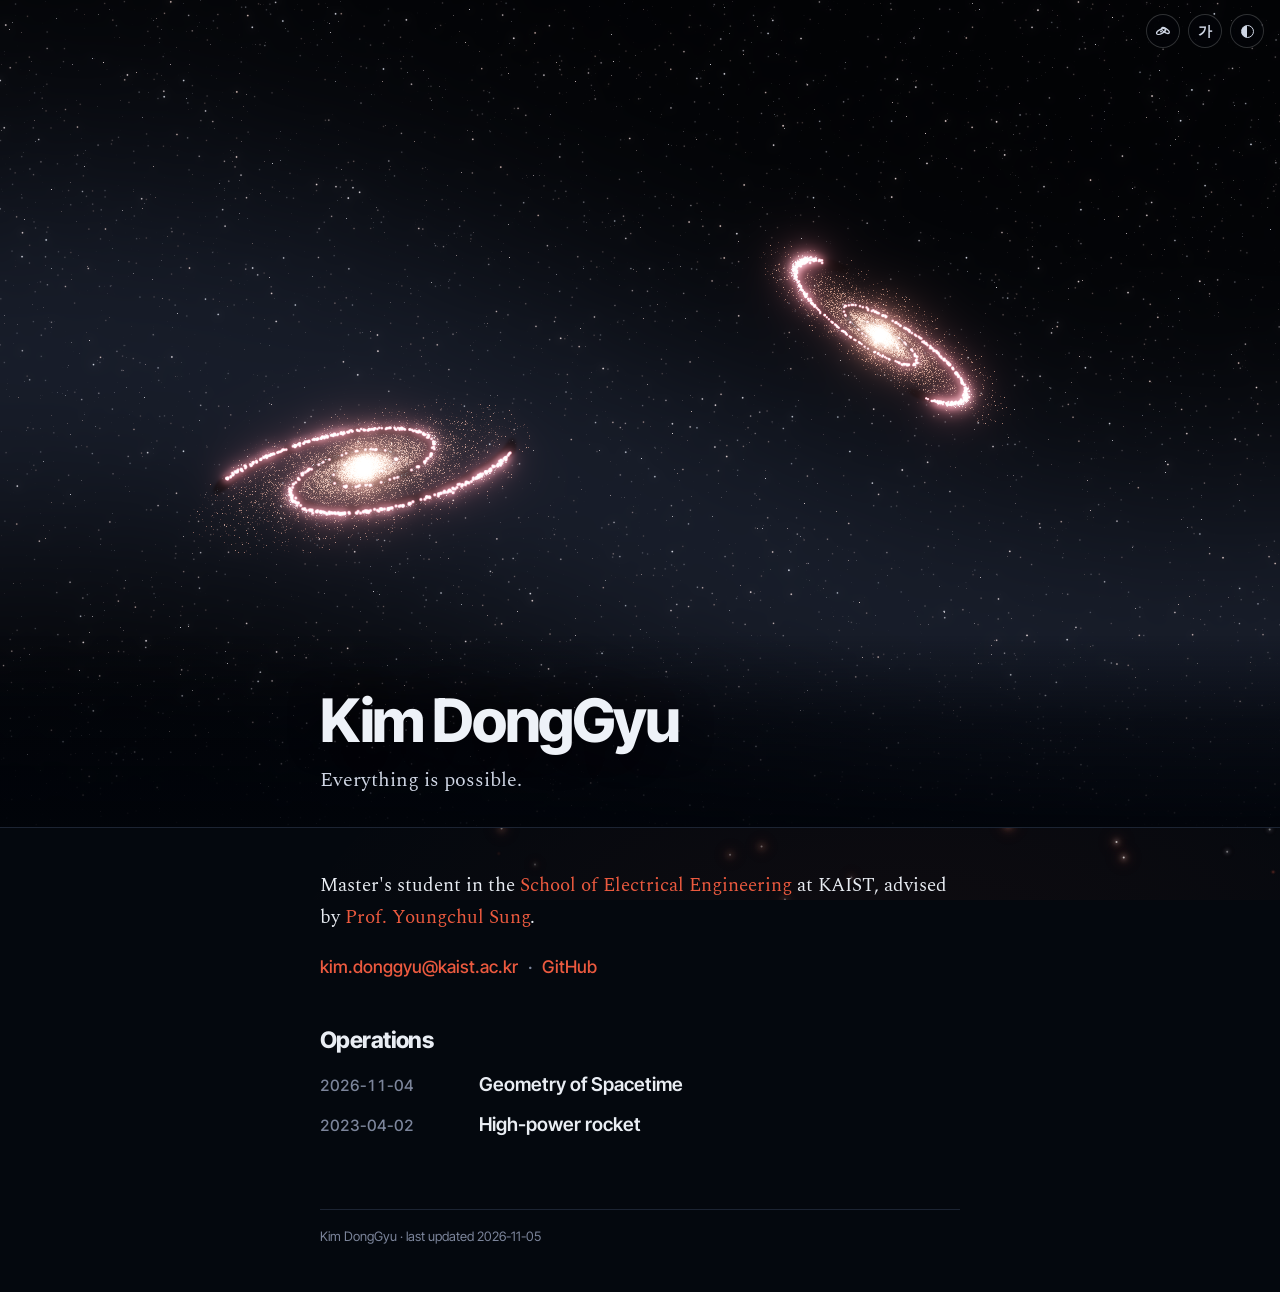
==== commit 74e2a4ac: "README; posts; date scheme" ====
--- a/index.html
+++ b/index.html
@@ -9,9 +9,9 @@
 <meta property="og:title" content="Kim DongGyu">
 <meta property="og:description" content="Kim DongGyu, master's student in the School of Electrical Engineering at KAIST. Everything is possible.">
 <!-- icons: bump ?v= when they change (browsers keep favicons in a cache of their own) -->
-<link rel="icon" href="favicon-32.png?v=2" sizes="32x32" type="image/png">
-<link rel="icon" href="favicon.svg?v=2" type="image/svg+xml">
-<link rel="apple-touch-icon" href="apple-touch-icon.png?v=2">
+<link rel="icon" href="assets/icons/favicon-32.png?v=2" sizes="32x32" type="image/png">
+<link rel="icon" href="assets/icons/favicon.svg?v=2" type="image/svg+xml">
+<link rel="apple-touch-icon" href="assets/icons/apple-touch-icon.png?v=2">
 <script>try { var d = document.documentElement, t = localStorage.getItem('theme'), l = localStorage.getItem('lang');
   if (t) d.dataset.theme = t;
   if (!l) l = /^ko\b/i.test(navigator.language || '') ? 'ko' : 'en';
@@ -59,30 +59,30 @@
     </ul>
   </section>
 
-  <!-- shown once there are publications: remove "hidden" and add the first <li> -->
-  <section aria-labelledby="research-h" hidden>
+  <!-- the lists below are made by tools/build.py from posts/*/index.md (by their section);
+       a section shows once it has something in it -->
+  <section data-list="research" aria-labelledby="research-h" hidden>
     <h2 id="research-h"><span class="i18n" lang="en">Research</span><span class="i18n" lang="ko">연구</span></h2>
     <ul class="notelist">
+      <!-- build:research (made by tools/build.py) -->
+      <!-- /build:research -->
     </ul>
   </section>
 
-  <!-- shown once there is a note (tools/build.py) -->
-  <section aria-labelledby="notes-h" hidden>
+  <section data-list="notes" aria-labelledby="notes-h" hidden>
     <h2 id="notes-h"><span class="i18n" lang="en">Notes</span><span class="i18n" lang="ko">글</span></h2>
-    <!-- the list is made by tools/build.py from notes/*/index.md -->
     <ul class="notelist">
       <!-- build:notes (made by tools/build.py) -->
       <!-- /build:notes -->
     </ul>
   </section>
 
-  <section aria-labelledby="ops-h">
+  <section data-list="operations" aria-labelledby="ops-h">
     <h2 id="ops-h"><span class="i18n" lang="en">Operations</span><span class="i18n" lang="ko">작업</span></h2>
-    <!-- the list is made by tools/build.py from operations/*/index.md -->
     <ul class="notelist">
       <!-- build:operations (made by tools/build.py) -->
-      <li><time datetime="2026-11-04">2026-11-04</time><a href="https://8dgkim.github.io/geometry-of-spacetime/">Geometry of Spacetime</a><span class="desc i18n" lang="en">An interactive tour of general relativity.</span><span class="desc i18n" lang="ko">상호작용하며 배우는 상대성이론.</span></li>
-      <li><time datetime="2023-04-02">2023-04-02</time><a href="operations/2023-04-02/"><span class="i18n" lang="en">High-power rocket</span><span class="i18n" lang="ko">고출력 로켓</span></a><span class="desc i18n" lang="en">Designing, building, and flying an H-class rocket to NAR Level 1 certification.</span><span class="desc i18n" lang="ko">H급 모터 로켓을 설계하고, 만들고, 날려서 NAR 레벨 1 인증을 받기까지.</span></li>
+      <li><time datetime="2026-11-04">2026-11-04</time><a href="https://8dgkim.github.io/geometry-of-spacetime/">Geometry of Spacetime</a></li>
+      <li><time datetime="2023-04-02">2023-04-02</time><a href="posts/2023-04-02/"><span class="i18n" lang="en">High-power rocket</span><span class="i18n" lang="ko">고출력 로켓</span></a></li>
       <!-- /build:operations -->
     </ul>
   </section>
--- a/css/base.css
+++ b/css/base.css
@@ -74,13 +74,12 @@
 .links { list-style: none; margin: 18px 0 0; padding: 0; display: flex; flex-wrap: wrap; font: 500 .92em/1.8 var(--ui); }
 .links li + li::before { content: "·"; color: var(--dim); margin: 0 .55em; }
 
-/* notes list: date, then title and one line */
+/* notes list: date, then title */
 .notelist { list-style: none; margin: 0; padding: 0; }
 .notelist li { display: grid; grid-template-columns: 7.4em 1fr; column-gap: 18px; align-items: baseline; padding: 7px 0; }
 .notelist time { font: 500 .82em var(--ui); font-variant-numeric: tabular-nums; color: var(--dim); white-space: nowrap; }
 .notelist a { font: 600 1em/1.35 var(--ui); color: var(--ink); }
 .notelist a:hover { color: var(--accent); text-decoration: none; }
-.notelist .desc { grid-column: 2; color: var(--dim); font-size: .9em; line-height: 1.45; }
 
 .foot { position: relative; z-index: 1; margin-top: 64px; padding: 18px 0 48px; border-top: 1px solid var(--line);
   font: 13px var(--ui); color: var(--dim); }
@@ -98,6 +97,9 @@
 .note > header h1 { font-size: clamp(30px, 4.4vw, 44px); margin: 0 0 10px; font-weight: 750; letter-spacing: -0.02em; }
 .note > header .sub { margin: 0 0 10px; color: var(--ink2); font-style: italic; }
 .note-date { font: 500 14px var(--ui); font-variant-numeric: tabular-nums; color: var(--dim); }
+/* the other dates, small at the end of the page: label, date; one pair per row */
+.note-dates { display: grid; grid-template-columns: auto auto; justify-content: end; column-gap: .7em; row-gap: 2px;
+  margin: 3.2em 0 0; font: 500 12.5px var(--ui); font-variant-numeric: tabular-nums; color: var(--dim); }
 .note h2 { font-size: 1.45em; margin: 1.8em 0 .5em; }
 .note h3 { font-size: 1.15em; margin: 1.5em 0 .4em; }
 .note ul, .note ol { padding-left: 1.4em; }
@@ -162,7 +164,6 @@
 }
 @media (max-width: 520px) {
   .notelist li { grid-template-columns: 1fr; padding: 9px 0; }
-  .notelist .desc { grid-column: 1; }
 }
 
 @media (prefers-reduced-motion: reduce) {
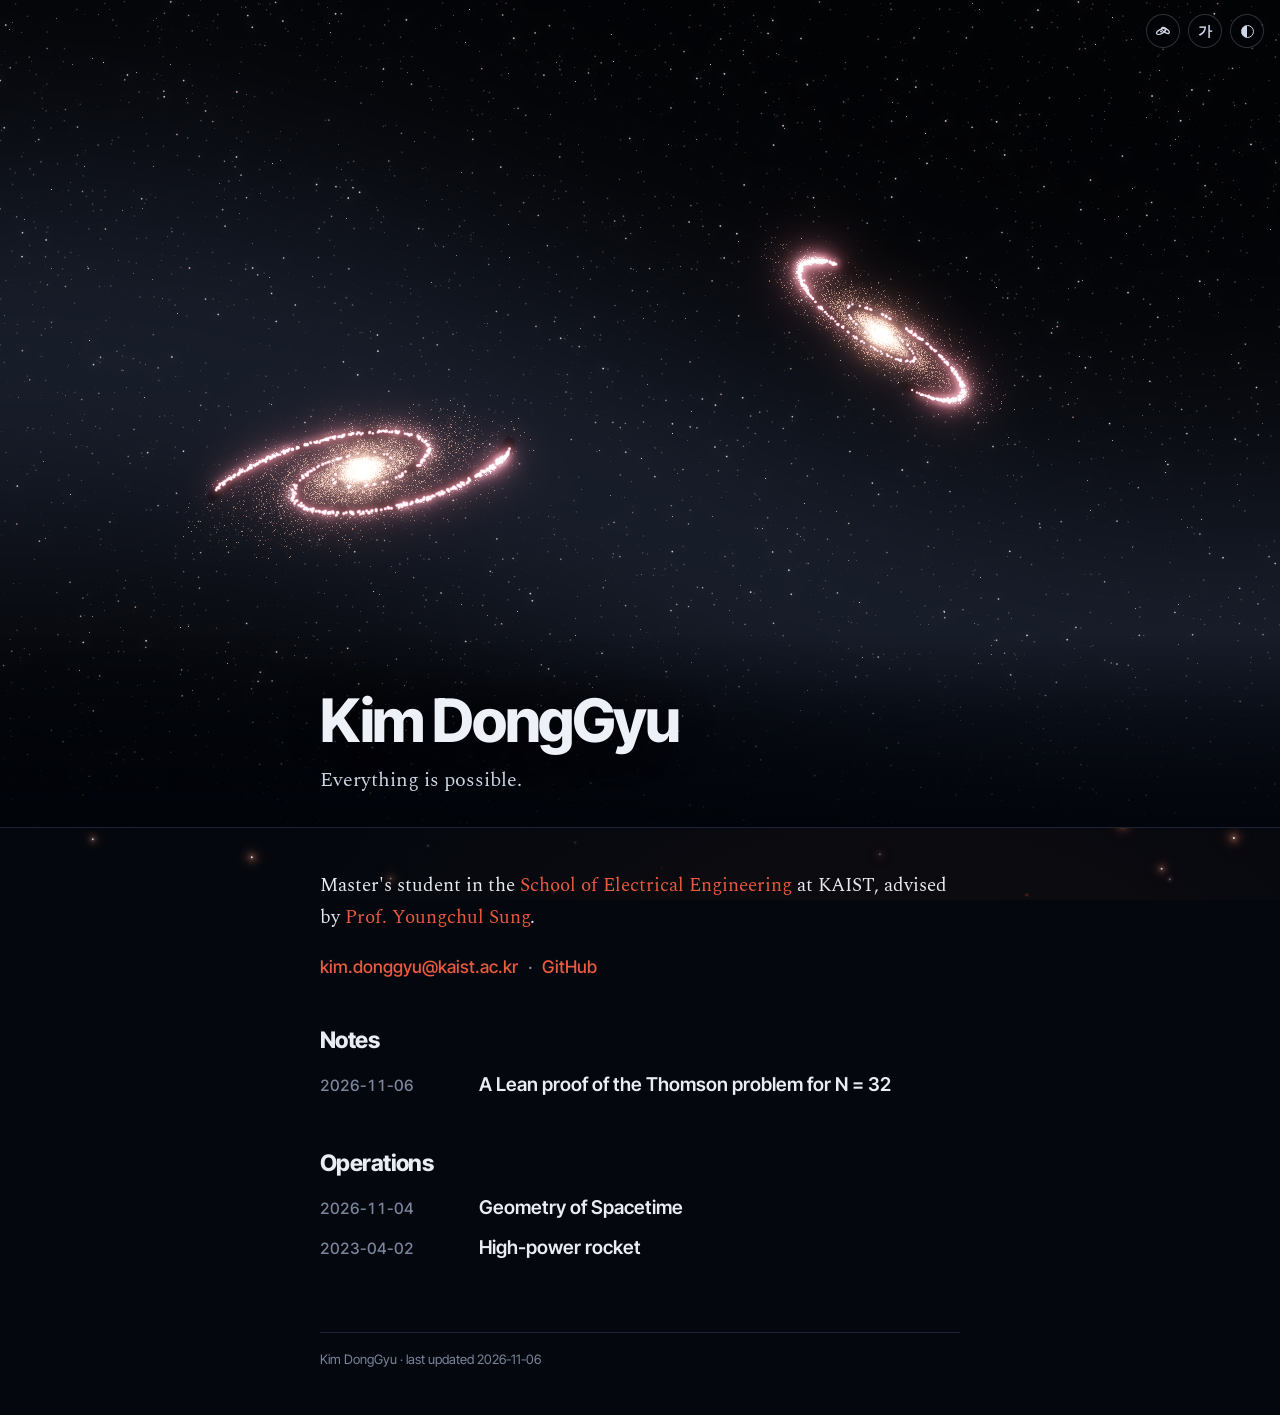
==== commit 95400393: "2026-11-06; thomson-n32" ====
--- a/index.html
+++ b/index.html
@@ -14,7 +14,7 @@
 <link rel="apple-touch-icon" href="assets/icons/apple-touch-icon.png?v=2">
 <script>try { var d = document.documentElement, t = localStorage.getItem('theme'), l = localStorage.getItem('lang');
   if (t) d.dataset.theme = t;
-  if (!l) l = /^ko\b/i.test(navigator.language || '') ? 'ko' : 'en';
+  if (l !== 'ko') l = 'en';
   d.dataset.lang = d.lang = l; } catch (e) {}</script>
 <link rel="stylesheet" href="css/fonts.css">
 <link rel="stylesheet" href="css/base.css">
@@ -69,10 +69,11 @@
     </ul>
   </section>
 
-  <section data-list="notes" aria-labelledby="notes-h" hidden>
+  <section data-list="notes" aria-labelledby="notes-h">
     <h2 id="notes-h"><span class="i18n" lang="en">Notes</span><span class="i18n" lang="ko">글</span></h2>
     <ul class="notelist">
       <!-- build:notes (made by tools/build.py) -->
+      <li><time datetime="2026-11-06">2026-11-06</time><a href="posts/2026-11-06/">A Lean proof of the Thomson problem for N = 32</a></li>
       <!-- /build:notes -->
     </ul>
   </section>
@@ -87,7 +88,7 @@
     </ul>
   </section>
 
-  <footer class="foot"><span class="i18n" lang="en">Kim DongGyu · last updated 2026-11-05</span><span class="i18n" lang="ko">김동규 · 최종 수정 2026-11-05</span></footer>
+  <footer class="foot"><span class="i18n" lang="en">Kim DongGyu · last updated 2026-11-06</span><span class="i18n" lang="ko">김동규 · 최종 수정 2026-11-06</span></footer>
 </main>
 
 </body>
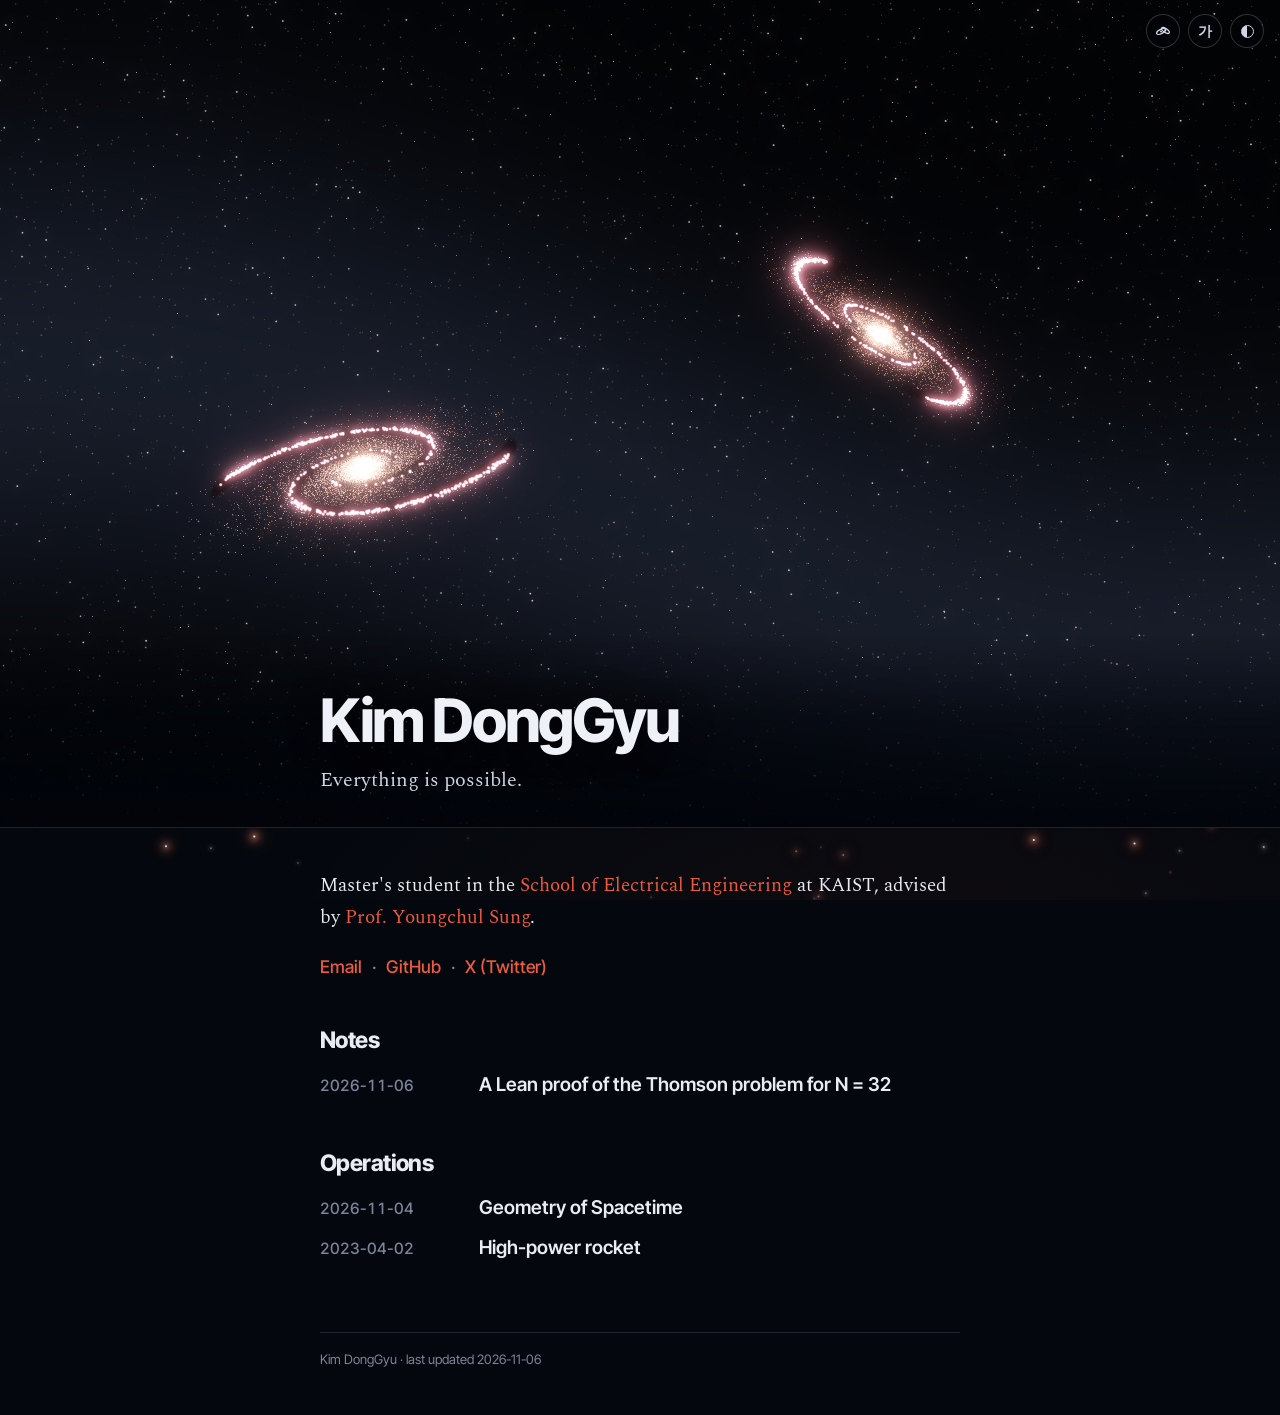
==== commit c2437f92: "profile links" ====
--- a/index.html
+++ b/index.html
@@ -51,8 +51,9 @@
     <p class="i18n" lang="en">Master's student in the <a href="https://ee.kaist.ac.kr/en/">School of Electrical Engineering</a> at KAIST, advised by <a href="https://sites.google.com/view/youngchulsung">Prof. Youngchul Sung</a>.</p>
     <p class="i18n" lang="ko">KAIST <a href="https://ee.kaist.ac.kr/en/">전기및전자공학부</a> 석사과정, <a href="https://sites.google.com/view/youngchulsung">성영철 교수님</a> 지도.</p>
     <ul class="links">
-      <li><a href="mailto:kim.donggyu@kaist.ac.kr">kim.donggyu@kaist.ac.kr</a></li>
+      <li><a href="mailto:kim.donggyu@kaist.ac.kr">Email</a></li>
       <li><a href="https://github.com/8dgkim">GitHub</a></li>
+      <li><a href="https://x.com/kim_donggyu_">X (Twitter)</a></li>
       <!-- hidden for now; to show, delete the comment markers around the line:
       <li><a href="cv.pdf">CV</a></li>
       -->
